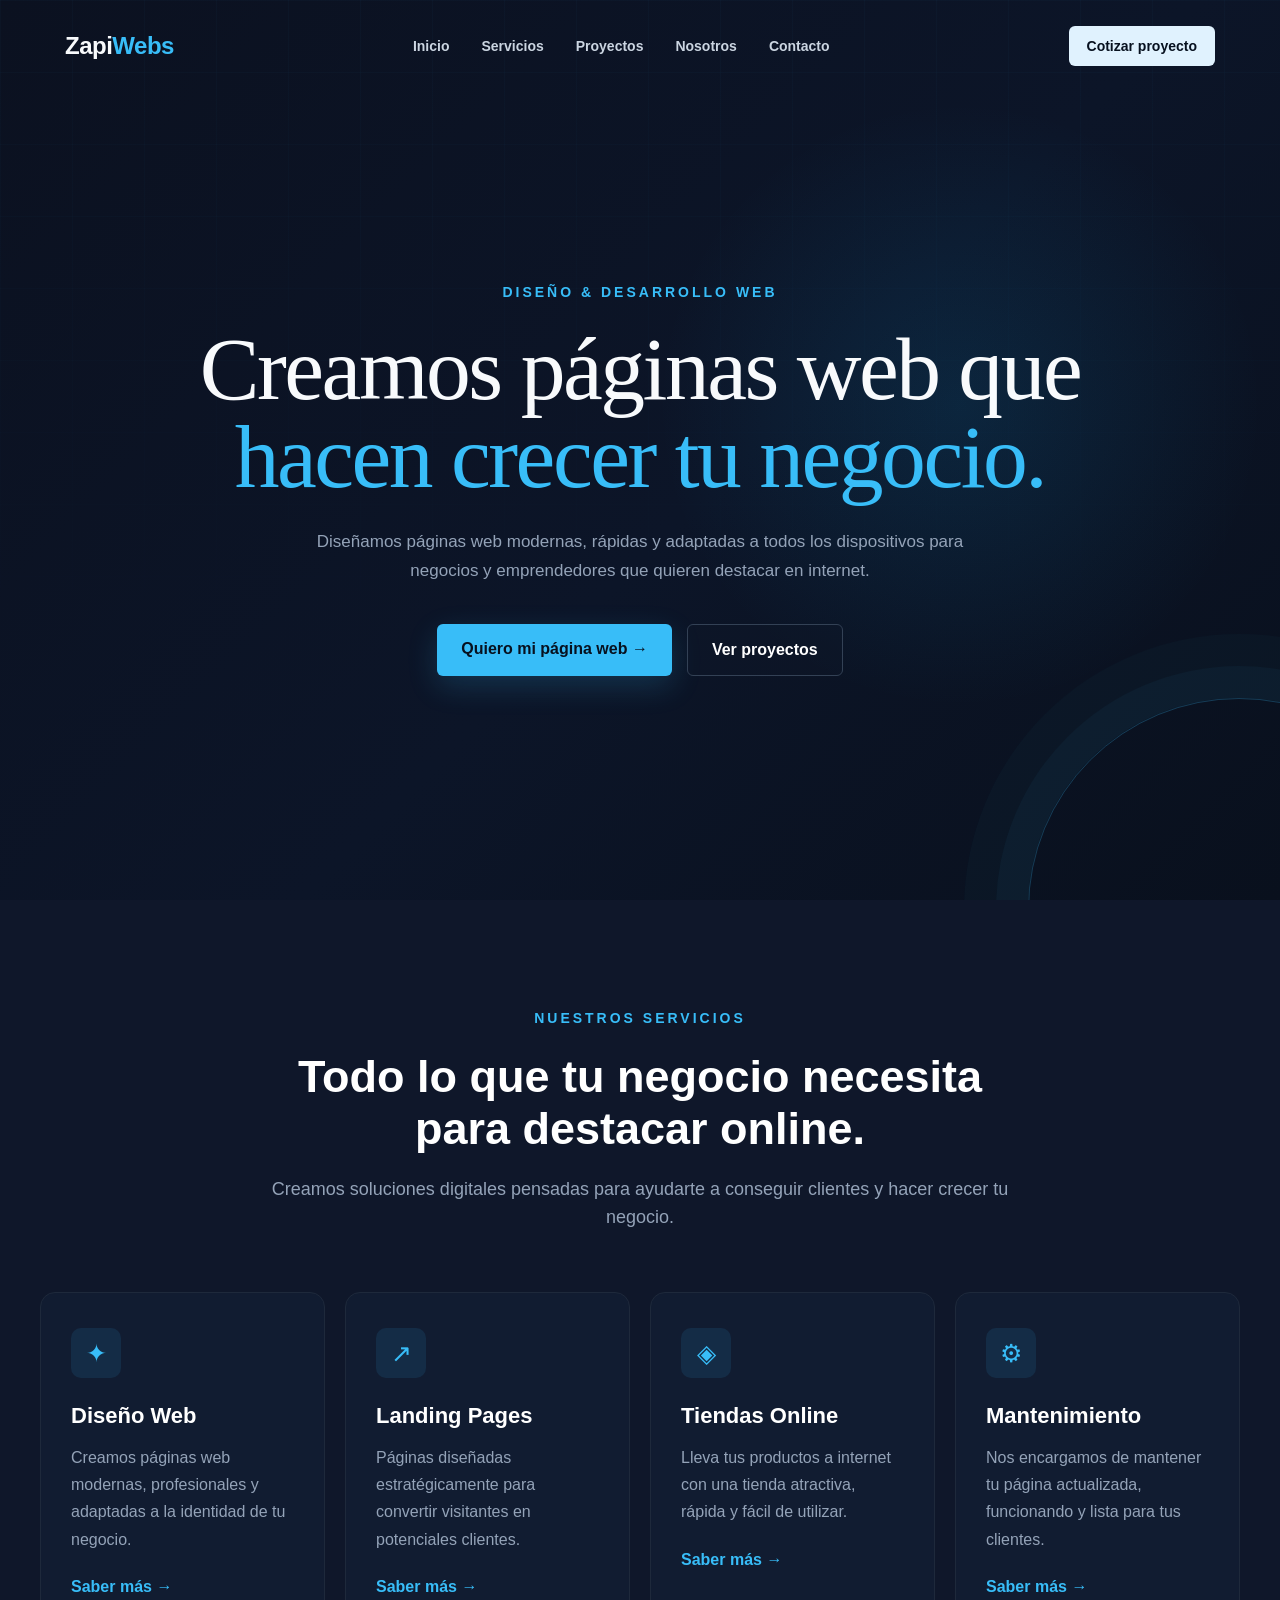
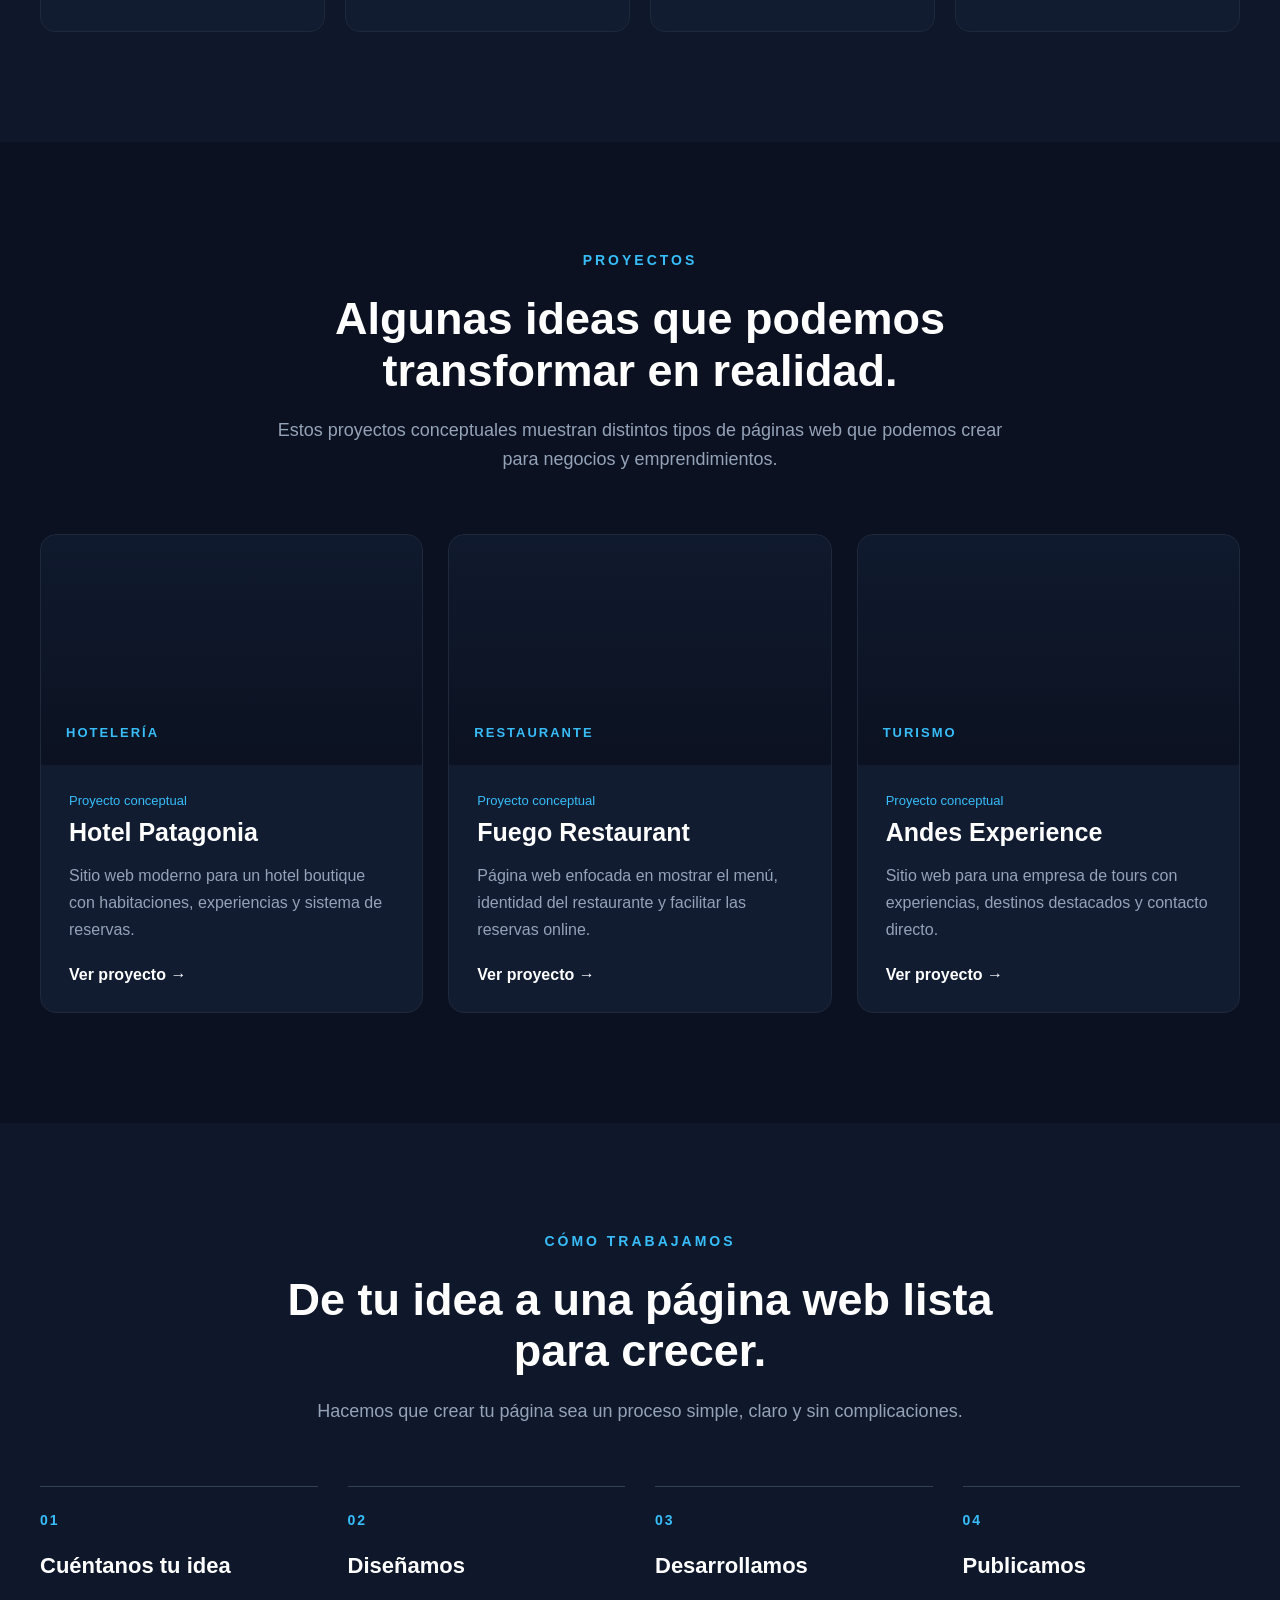
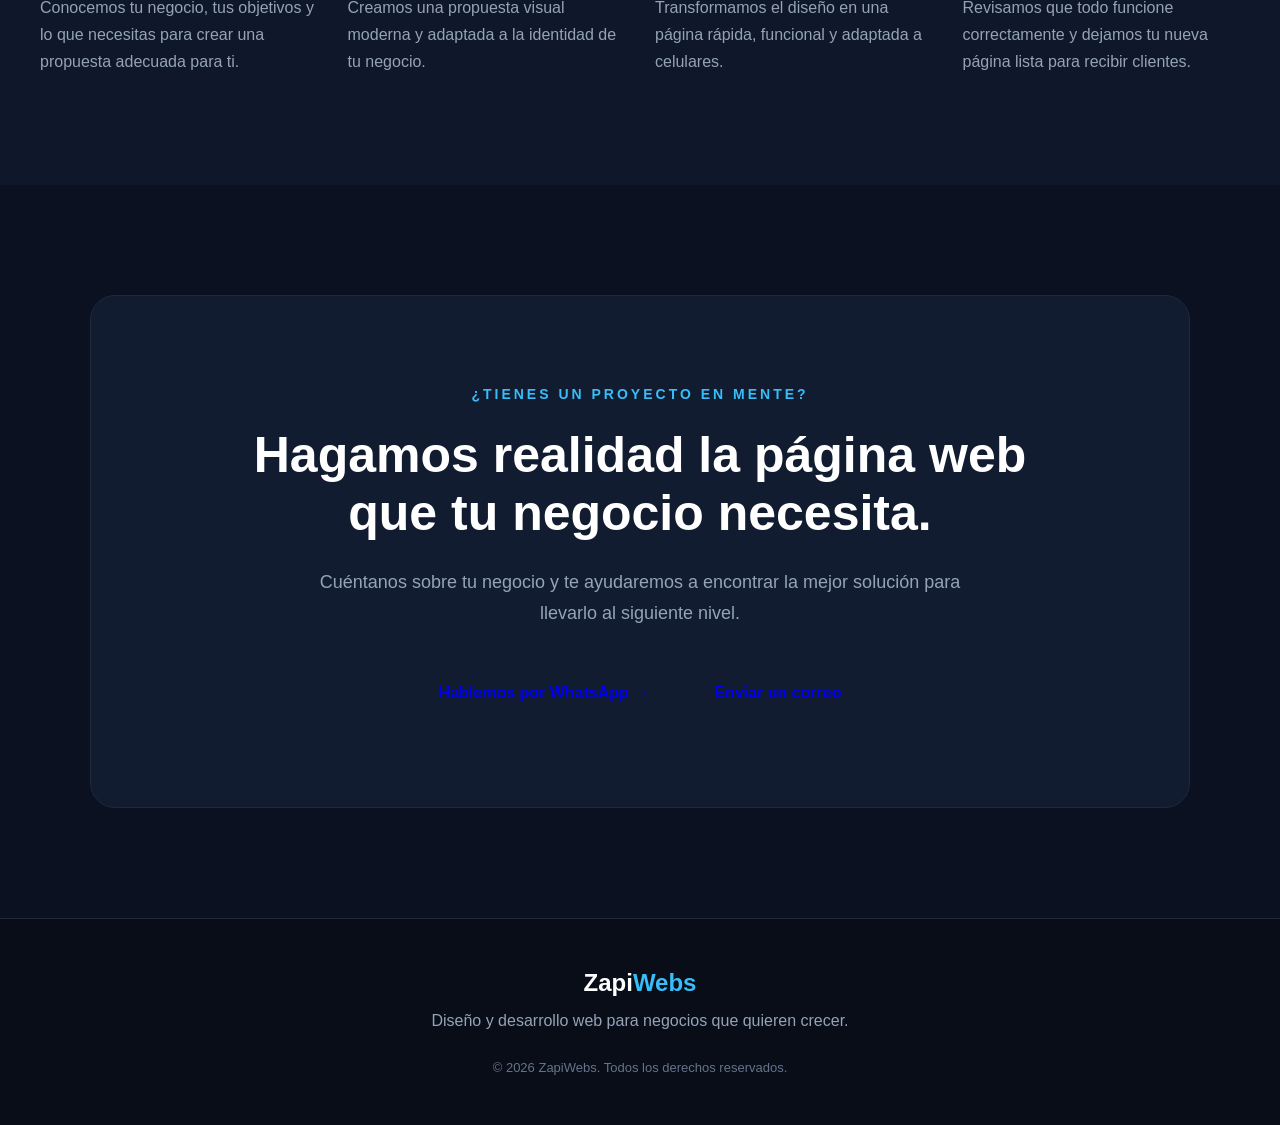
==== index.html @ 53961480 "Mejora diseño principal de ZapiWebs" ====
<!DOCTYPE html>
<html lang="es">

<head>
    <meta charset="UTF-8">
    <meta name="viewport" content="width=device-width, initial-scale=1.0">

   <title>ZapiWebs | Diseño y Desarrollo Web</title>

    <link rel="stylesheet" href="style.css">
</head>

<body>

    <!-- MENÚ DE NAVEGACIÓN -->

    <header>
        <nav class="navbar">

            <div class="logo">
                Zapi<span>Webs</span>
            </div>
            <button class="menu-toggle" aria-label="Abrir menú">
                <span></span>
                <span></span>
                <span></span>
            </button>
            <div class="nav-links">
                <a href="#">Inicio</a>
                <a href="#servicios">Servicios</a>
                <a href="#proyectos">Proyectos</a>
                <a href="#nosotros">Nosotros</a>
                <a href="#contacto">Contacto</a>
            </div>

            <a href="#contacto" class="nav-button">
                Cotizar proyecto
            </a>

        </nav>
    </header>


    <!-- PORTADA PRINCIPAL -->

    <main>

        <section class="hero">

            <div class="hero-content">

                <p class="mini-title">
                    DISEÑO & DESARROLLO WEB
                </p>
                <h1>
                    Creamos páginas web que
                    <span>hacen crecer tu negocio.</span>
                </h1>

                <p class="hero-description">
                    Diseñamos páginas web modernas, rápidas y adaptadas a todos los dispositivos
                    para negocios y emprendedores que quieren destacar en internet.
                </p>

                <div class="hero-buttons">

                    <a href="#contacto" class="primary-button">
                        Quiero mi página web →
                    </a>

                    <a href="#proyectos" class="secondary-button">
                        Ver proyectos
                    </a>

                </div>

            </div>

        </section>
<!-- SERVICIOS -->

<section class="services" id="servicios">

    <div class="section-header">

        <p class="mini-title">NUESTROS SERVICIOS</p>

        <h2>Todo lo que tu negocio necesita para destacar online.</h2>

        <p>
            Creamos soluciones digitales pensadas para ayudarte
            a conseguir clientes y hacer crecer tu negocio.
        </p>

    </div>

    <div class="services-grid">

        <div class="service-card">
            <div class="service-icon">✦</div>

            <h3>Diseño Web</h3>

            <p>
                Creamos páginas web modernas, profesionales y
                adaptadas a la identidad de tu negocio.
            </p>

            <a href="#contacto">Saber más →</a>
        </div>


        <div class="service-card">
            <div class="service-icon">↗</div>

            <h3>Landing Pages</h3>

            <p>
                Páginas diseñadas estratégicamente para convertir
                visitantes en potenciales clientes.
            </p>

            <a href="#contacto">Saber más →</a>
        </div>


        <div class="service-card">
            <div class="service-icon">◈</div>

            <h3>Tiendas Online</h3>

            <p>
                Lleva tus productos a internet con una tienda
                atractiva, rápida y fácil de utilizar.
            </p>

            <a href="#contacto">Saber más →</a>
        </div>


        <div class="service-card">
            <div class="service-icon">⚙</div>

            <h3>Mantenimiento</h3>

            <p>
                Nos encargamos de mantener tu página actualizada,
                funcionando y lista para tus clientes.
            </p>

            <a href="#contacto">Saber más →</a>
        </div>

    </div>

</section>
<!-- PROYECTOS -->

<section class="projects" id="proyectos">

    <div class="section-header">

        <p class="mini-title">PROYECTOS</p>

        <h2>Algunas ideas que podemos transformar en realidad.</h2>

        <p>
            Estos proyectos conceptuales muestran distintos tipos de páginas web
            que podemos crear para negocios y emprendimientos.
        </p>

    </div>

    <div class="projects-grid">

        <article class="project-card">
            <div class="project-image hotel-project">
                <span>HOTELERÍA</span>
            </div>

            <div class="project-info">
                <p class="project-label">Proyecto conceptual</p>
                <h3>Hotel Patagonia</h3>
                <p>
                    Sitio web moderno para un hotel boutique con habitaciones,
                    experiencias y sistema de reservas.
                </p>

                <a href="hotel-patagonia.html" target="_blank">Ver proyecto →</a>
            </div>
        </article>


        <article class="project-card">
            <div class="project-image restaurant-project">
                <span>RESTAURANTE</span>
            </div>

            <div class="project-info">
                <p class="project-label">Proyecto conceptual</p>
                <h3>Fuego Restaurant</h3>
                <p>
                    Página web enfocada en mostrar el menú, identidad del restaurante
                    y facilitar las reservas online.
                </p>

                <a href="fuego-restaurant.html" target="_blank">Ver proyecto →</a>
            </div>
        </article>


        <article class="project-card">
            <div class="project-image tourism-project">
                <span>TURISMO</span>
            </div>

            <div class="project-info">
                <p class="project-label">Proyecto conceptual</p>
                <h3>Andes Experience</h3>
                <p>
                    Sitio web para una empresa de tours con experiencias,
                    destinos destacados y contacto directo.
                </p>

                <a href="andes-experience.html" target="_blank">Ver proyecto →</a>
            </div>
        </article>

    </div>

</section>
<!-- PROCESO -->

<section class="process" id="nosotros">

    <div class="section-header">

        <p class="mini-title">CÓMO TRABAJAMOS</p>

        <h2>De tu idea a una página web lista para crecer.</h2>

        <p>
            Hacemos que crear tu página sea un proceso simple,
            claro y sin complicaciones.
        </p>

    </div>

    <div class="process-grid">

        <div class="process-step">
            <span class="step-number">01</span>
            <h3>Cuéntanos tu idea</h3>
            <p>
                Conocemos tu negocio, tus objetivos y lo que necesitas
                para crear una propuesta adecuada para ti.
            </p>
        </div>

        <div class="process-step">
            <span class="step-number">02</span>
            <h3>Diseñamos</h3>
            <p>
                Creamos una propuesta visual moderna y adaptada
                a la identidad de tu negocio.
            </p>
        </div>

        <div class="process-step">
            <span class="step-number">03</span>
            <h3>Desarrollamos</h3>
            <p>
                Transformamos el diseño en una página rápida,
                funcional y adaptada a celulares.
            </p>
        </div>

        <div class="process-step">
            <span class="step-number">04</span>
            <h3>Publicamos</h3>
            <p>
                Revisamos que todo funcione correctamente y dejamos
                tu nueva página lista para recibir clientes.
            </p>
        </div>

    </div>

</section>
<!-- CONTACTO -->

<section class="contact" id="contacto">

    <div class="contact-box">

        <p class="mini-title">¿TIENES UN PROYECTO EN MENTE?</p>

        <h2>
            Hagamos realidad la página web
            que tu negocio necesita.
        </h2>

        <p class="contact-description">
            Cuéntanos sobre tu negocio y te ayudaremos a encontrar
            la mejor solución para llevarlo al siguiente nivel.
        </p>

        <div class="contact-buttons">
<a href="https://wa.me/56944369382?text=Hola%2C%20vi%20la%20p%C3%A1gina%20de%20ZapiWebs%20y%20me%20gustar%C3%ADa%20cotizar%20una%20p%C3%A1gina%20web%20para%20mi%20negocio." class="primary-button" target="_blank">
    Hablemos por WhatsApp →
</a>

            <a href="mailto:contacto@zapiwebs.cl" class="secondary-button">
                Enviar un correo
            </a>

        </div>

    </div>

</section>
    </main>
    <!-- FOOTER -->

<footer>

    <div class="footer-content">

        <div class="footer-logo">
            Zapi<span>Webs</span>
        </div>

        <p>
            Diseño y desarrollo web para negocios que quieren crecer.
        </p>

        <p class="copyright">
            © 2026 ZapiWebs. Todos los derechos reservados.
        </p>

    </div>

</footer>
<script src="script.js"></script>
</body>

</html>
---- style.css ----
/* CONFIGURACIÓN GENERAL */

* {
    margin: 0;
    padding: 0;
    box-sizing: border-box;
}

html {
    scroll-behavior: smooth;
}

body {
    background: #0b1120;
    color: white;
    font-family: Arial, sans-serif;
}


/* NAVEGACIÓN */

header {
    width: 100%;
    position: absolute;
    top: 0;
    left: 0;
    z-index: 10;
}

.navbar {
    max-width: 1200px;
    margin: auto;

    display: flex;
    justify-content: space-between;
    align-items: center;

    padding: 26px 25px;
}

.logo {
    color: #f8fafc;
    font-size: 24px;
    font-weight: 800;
    letter-spacing: -0.5px;
}

.logo span {
    color: #38bdf8;
}

.nav-links {
    display: flex;
    gap: 32px;
}

.nav-links a {
    color: #cbd5e1;
    text-decoration: none;
    font-size: 14px;
    font-weight: 600;
    transition: color 0.25s ease;
}

.nav-links a:hover {
    color: white;
}

.nav-button {
    background: #e0f2fe;
    color: #07111f;

    padding: 12px 18px;
    border-radius: 6px;

    text-decoration: none;
    font-size: 14px;
    font-weight: 800;
    transition: background 0.25s ease, transform 0.25s ease;
}

.nav-button:hover {
    background: #38bdf8;
    transform: translateY(-2px);
}


/* HERO */

.hero {
    position: relative;
    overflow: hidden;
    min-height: 100vh;

    display: flex;
    justify-content: center;
    align-items: center;

    text-align: center;

    padding: 150px 25px 90px;
    background:
        radial-gradient(circle at 75% 45%, rgba(14, 165, 233, 0.12), transparent 28%),
        linear-gradient(135deg, #0b1120 0%, #0c1528 55%, #09101d 100%);
}

.hero::before {
    content: "";
    position: absolute;
    inset: 0;
    opacity: 0.35;
    background-image:
        linear-gradient(rgba(56, 189, 248, 0.08) 1px, transparent 1px),
        linear-gradient(90deg, rgba(56, 189, 248, 0.08) 1px, transparent 1px);
    background-size: 72px 72px;
    mask-image: linear-gradient(to bottom, black, transparent 80%);
    pointer-events: none;
}

.hero::after {
    content: "";
    position: absolute;
    width: 420px;
    height: 420px;
    right: -170px;
    bottom: -220px;
    border: 1px solid rgba(56, 189, 248, 0.25);
    border-radius: 50%;
    box-shadow: 0 0 0 32px rgba(56, 189, 248, 0.04), 0 0 0 64px rgba(56, 189, 248, 0.025);
    pointer-events: none;
}

.hero-content {
    position: relative;
    z-index: 1;
    max-width: 970px;
}

.mini-title {
    color: #38bdf8;
    font-size: 14px;
    font-weight: bold;
    letter-spacing: 3px;

    margin-bottom: 25px;
}

.hero h1 {
    max-width: 900px;
    margin: 0 auto 28px;
    color: #f8fafc;
    font-family: Georgia, "Times New Roman", serif;
    font-size: clamp(3.2rem, 7vw, 6.3rem);
    font-weight: 400;
    letter-spacing: -2.5px;
    line-height: 0.98;
}

.hero h1 span {
    display: block;
    color: #38bdf8;
}

.hero-description {
    max-width: 650px;
    margin: auto;

    color: #94a3b8;

    font-size: 17px;
    line-height: 1.7;
}


/* BOTONES */

.hero-buttons {
    margin-top: 38px;

    display: flex;
    justify-content: center;
    gap: 15px;
}

.primary-button,
.secondary-button {
    padding: 15px 25px;

    border-radius: 8px;

    text-decoration: none;
    font-weight: bold;
}

.hero .primary-button,
.hero .secondary-button {
    padding: 16px 24px;
    border-radius: 6px;
    transition: transform 0.25s ease, background 0.25s ease, border-color 0.25s ease;
}

.hero .primary-button {
    background: #38bdf8;
    color: #07111f;
    box-shadow: 0 10px 30px rgba(56, 189, 248, 0.18);
}

.hero .secondary-button {
    border: 1px solid #334155;
    color: white;
    background: rgba(15, 23, 42, 0.35);
}

.hero .primary-button:hover {
    transform: translateY(-2px);
    background: #7dd3fc;
}

.hero .secondary-button:hover {
    background: #1e293b;
    border-color: #38bdf8;
    transform: translateY(-2px);
}


/* CELULARES */

@media (max-width: 768px) {

    .nav-links {
        display: none;
    }

    .hero h1 {
        letter-spacing: -1.5px;
    }

    .hero-buttons {
        flex-direction: column;
    }

}/* =========================
   SERVICIOS
========================= */

.services {
    padding: 110px 25px;
    background: #0f172a;
}

.section-header {
    max-width: 750px;
    margin: 0 auto 60px;
    text-align: center;
}

.section-header h2 {
    font-size: 45px;
    line-height: 1.15;
    margin-bottom: 20px;
}

.section-header > p:last-child {
    color: #94a3b8;
    font-size: 18px;
    line-height: 1.6;
}

.services-grid {
    max-width: 1200px;
    margin: auto;

    display: grid;
    grid-template-columns: repeat(4, 1fr);
    gap: 20px;
}

.service-card {
    background: #111c31;
    border: 1px solid #1e293b;
    border-radius: 15px;

    padding: 35px 30px;

    transition: 0.3s ease;
}

.service-card:hover {
    transform: translateY(-8px);
    border-color: #38bdf8;
}

.service-icon {
    width: 50px;
    height: 50px;

    display: flex;
    align-items: center;
    justify-content: center;

    background: rgba(56, 189, 248, 0.1);
    color: #38bdf8;

    border-radius: 10px;

    font-size: 25px;

    margin-bottom: 25px;
}

.service-card h3 {
    font-size: 22px;
    margin-bottom: 15px;
}

.service-card p {
    color: #94a3b8;
    line-height: 1.7;
    margin-bottom: 25px;
}

.service-card a {
    color: #38bdf8;
    text-decoration: none;
    font-weight: bold;
}


/* TABLETS */

@media (max-width: 1000px) {

    .services-grid {
        grid-template-columns: repeat(2, 1fr);
    }

}


/* CELULARES */

@media (max-width: 600px) {

    .services-grid {
        grid-template-columns: 1fr;
    }

    .section-header h2 {
        font-size: 34px;
    }

}
/* =========================
   PROYECTOS
========================= */

.projects {
    padding: 110px 25px;
    background: #0b1120;
}

.projects-grid {
    max-width: 1200px;
    margin: auto;

    display: grid;
    grid-template-columns: repeat(3, 1fr);
    gap: 25px;
}

.project-card {
    background: #111c31;
    border: 1px solid #1e293b;
    border-radius: 16px;
    overflow: hidden;

    transition: 0.3s ease;
}

.project-card:hover {
    transform: translateY(-8px);
    border-color: #38bdf8;
}

.project-image {
    height: 230px;

    display: flex;
    align-items: flex-end;

    padding: 25px;

    background-size: cover;
    background-position: center;

    position: relative;
}

.project-image::before {
    content: "";
    position: absolute;
    inset: 0;

    background: linear-gradient(
        to top,
        rgba(11, 17, 32, 0.95),
        rgba(11, 17, 32, 0.15)
    );
}

.project-image span {
    position: relative;
    z-index: 1;

    font-size: 13px;
    letter-spacing: 2px;
    font-weight: bold;

    color: #38bdf8;
}

.hotel-project {
    background-image:
        linear-gradient(rgba(15, 23, 42, 0.15), rgba(15, 23, 42, 0.15)),
        url("https://images.unsplash.com/photo-1566073771259-6a8506099945?auto=format&fit=crop&w=1200&q=80");
}

.restaurant-project {
    background-image:
        linear-gradient(rgba(15, 23, 42, 0.15), rgba(15, 23, 42, 0.15)),
        url("https://images.unsplash.com/photo-1517248135467-4c7edcad34c4?auto=format&fit=crop&w=1200&q=80");
}

.tourism-project {
    background-image:
        linear-gradient(rgba(15, 23, 42, 0.15), rgba(15, 23, 42, 0.15)),
        url("https://images.unsplash.com/photo-1464822759023-fed622ff2c3b?auto=format&fit=crop&w=1200&q=80");
}

.project-info {
    padding: 28px;
}

.project-label {
    color: #38bdf8;
    font-size: 13px;
    margin-bottom: 10px;
}

.project-info h3 {
    font-size: 25px;
    margin-bottom: 15px;
}

.project-info > p:not(.project-label) {
    color: #94a3b8;
    line-height: 1.7;
    margin-bottom: 22px;
}

.project-info a {
    color: white;
    text-decoration: none;
    font-weight: bold;
}

.project-info a:hover {
    color: #38bdf8;
}


/* TABLETS */

@media (max-width: 900px) {

    .projects-grid {
        grid-template-columns: 1fr;
        max-width: 650px;
    }

}
/* =========================
   PROCESO
========================= */

.process {
    padding: 110px 25px;
    background: #0f172a;
}

.process-grid {
    max-width: 1200px;
    margin: auto;

    display: grid;
    grid-template-columns: repeat(4, 1fr);
    gap: 30px;
}

.process-step {
    position: relative;
    padding-top: 25px;

    border-top: 1px solid #334155;
}

.step-number {
    display: block;

    color: #38bdf8;
    font-size: 14px;
    font-weight: bold;
    letter-spacing: 2px;

    margin-bottom: 25px;
}

.process-step h3 {
    font-size: 22px;
    margin-bottom: 15px;
}

.process-step p {
    color: #94a3b8;
    line-height: 1.7;
}


/* TABLETS */

@media (max-width: 900px) {

    .process-grid {
        grid-template-columns: repeat(2, 1fr);
    }

}


/* CELULARES */

@media (max-width: 600px) {

    .process-grid {
        grid-template-columns: 1fr;
    }

}
/* =========================
   CONTACTO
========================= */

.contact {
    padding: 110px 25px;
    background: #0b1120;
}

.contact-box {
    max-width: 1100px;
    margin: auto;

    text-align: center;

    padding: 90px 40px;

    background: #111c31;

    border: 1px solid #1e293b;
    border-radius: 25px;
}

.contact-box h2 {
    max-width: 800px;
    margin: 0 auto 25px;

    font-size: 50px;
    line-height: 1.15;
}

.contact-description {
    max-width: 650px;
    margin: auto;

    color: #94a3b8;
    font-size: 18px;
    line-height: 1.7;
}

.contact-buttons {
    margin-top: 40px;

    display: flex;
    justify-content: center;
    gap: 15px;
}


/* =========================
   FOOTER
========================= */

footer {
    padding: 50px 25px;

    background: #080d18;
    border-top: 1px solid #1e293b;
}

.footer-content {
    max-width: 1200px;
    margin: auto;

    text-align: center;
}

.footer-logo {
    font-size: 24px;
    font-weight: bold;

    margin-bottom: 15px;
}

.footer-logo span {
    color: #38bdf8;
}

.footer-content > p {
    color: #94a3b8;
}

.copyright {
    margin-top: 30px;
    font-size: 13px;
    color: #64748b !important;
}


/* CELULARES */

@media (max-width: 600px) {

    .contact-box {
        padding: 60px 25px;
    }

    .contact-box h2 {
        font-size: 35px;
    }

    .contact-buttons {
        flex-direction: column;
    }

}
/* =========================
   ANIMACIONES
========================= */

.service-card,
.project-card,
.process-step {
    opacity: 0;
    transform: translateY(30px);

    transition:
        opacity 0.6s ease,
        transform 0.6s ease,
        border-color 0.3s ease;
}

.service-card.show,
.project-card.show,
.process-step.show {
    opacity: 1;
    transform: translateY(0);
}
/* =========================
   MENÚ MÓVIL
========================= */

.menu-toggle {
    display: none;

    background: transparent;
    border: 1px solid #334155;
    border-radius: 6px;

    width: 42px;
    height: 42px;
    padding: 10px;

    cursor: pointer;
}

.menu-toggle span {
    display: block;
    width: 20px;
    height: 2px;
    margin: 4px auto;
    background: #e0f2fe;
}

@media (max-width: 768px) {

    .navbar {
        position: relative;
    }

    .menu-toggle {
        display: block;
        order: 3;
    }

    .nav-button {
        display: none;
    }

    .nav-links {
        display: none;

        position: absolute;

        top: 82px;
        left: 25px;
        right: 25px;

        flex-direction: column;
        gap: 0;

        padding: 15px;

        background: rgba(17, 28, 49, 0.98);

        border: 1px solid #1e293b;
        border-radius: 12px;

        z-index: 1000;
    }

    .nav-links.active {
        display: flex;
    }

    .nav-links a {
        padding: 15px;
    }

    .hero {
        min-height: 760px;
        padding: 130px 22px 70px;
    }

    .hero h1 {
        font-size: clamp(2.9rem, 13vw, 4.6rem);
        line-height: 1;
    }

    .hero-description {
        font-size: 16px;
    }

    .hero-buttons {
        width: 100%;
        max-width: 360px;
        margin-right: auto;
        margin-left: auto;
    }

    .hero-buttons a {
        text-align: center;
    }

}
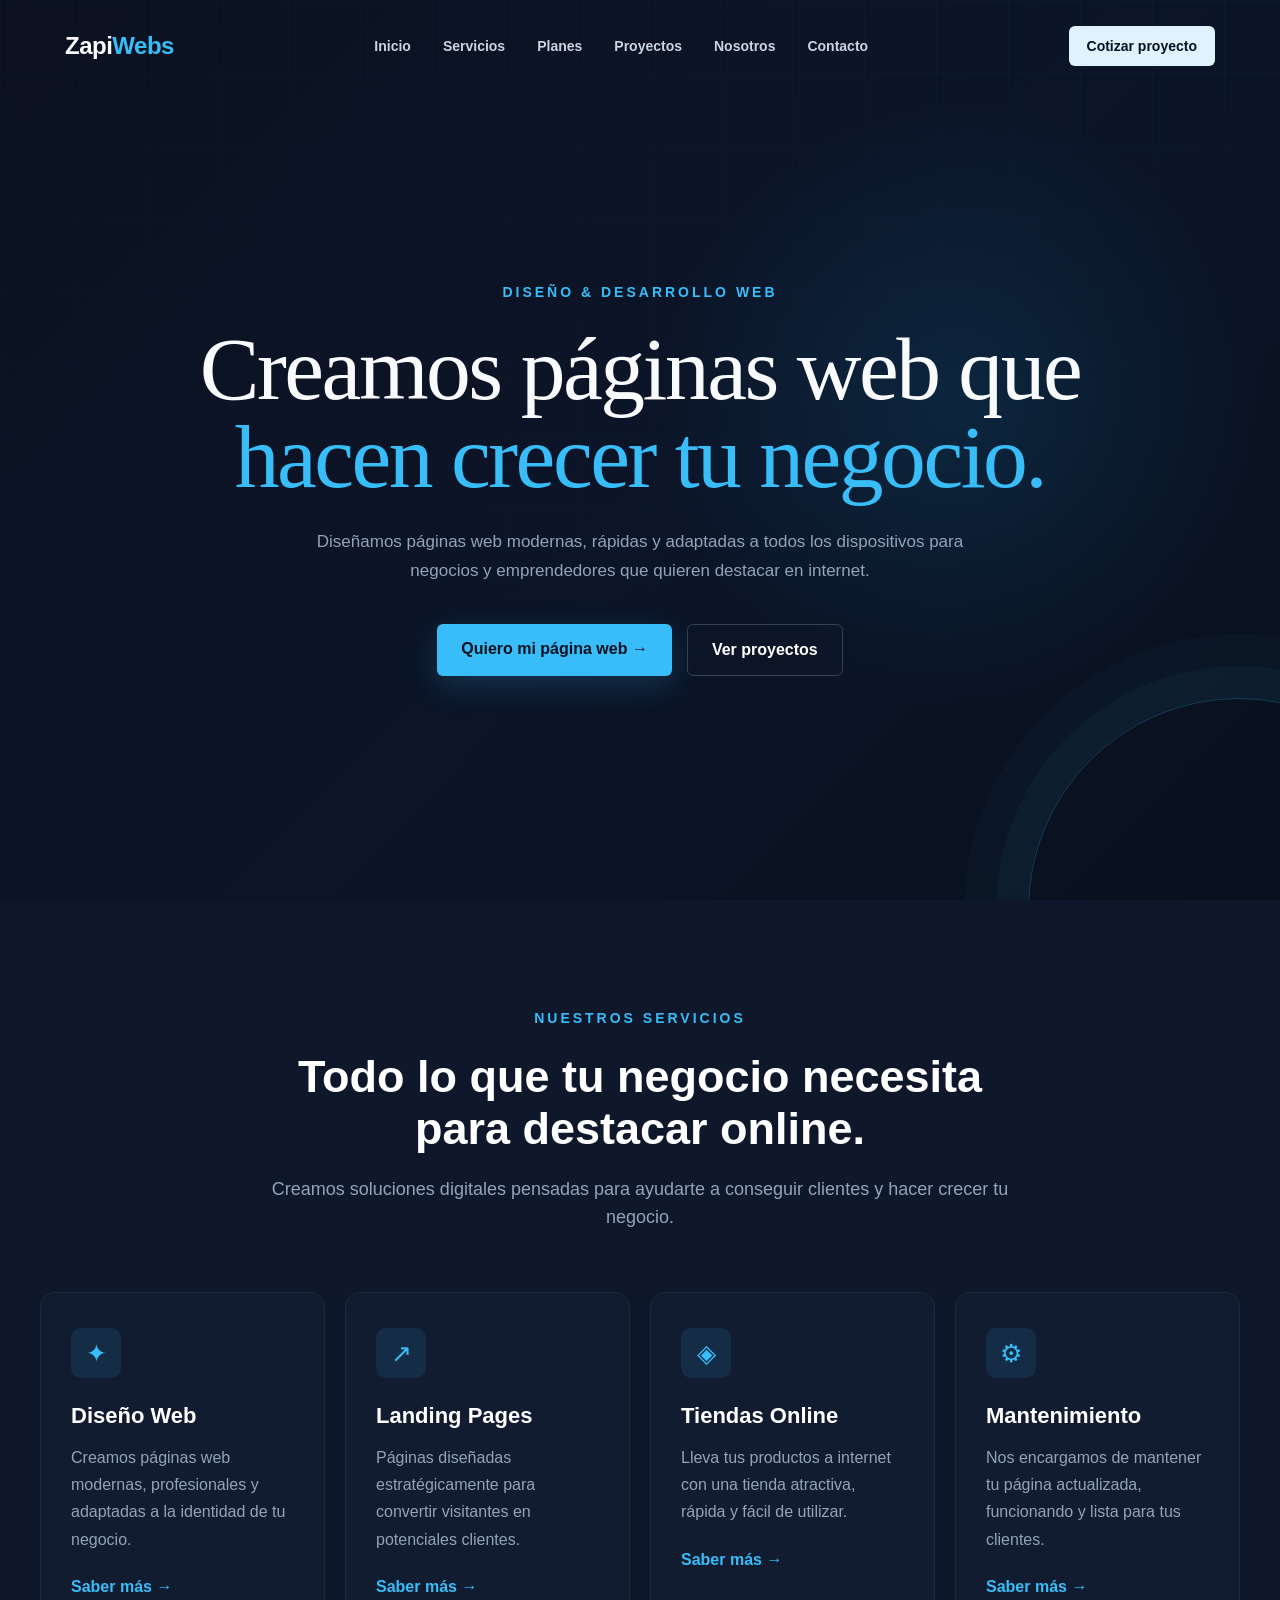
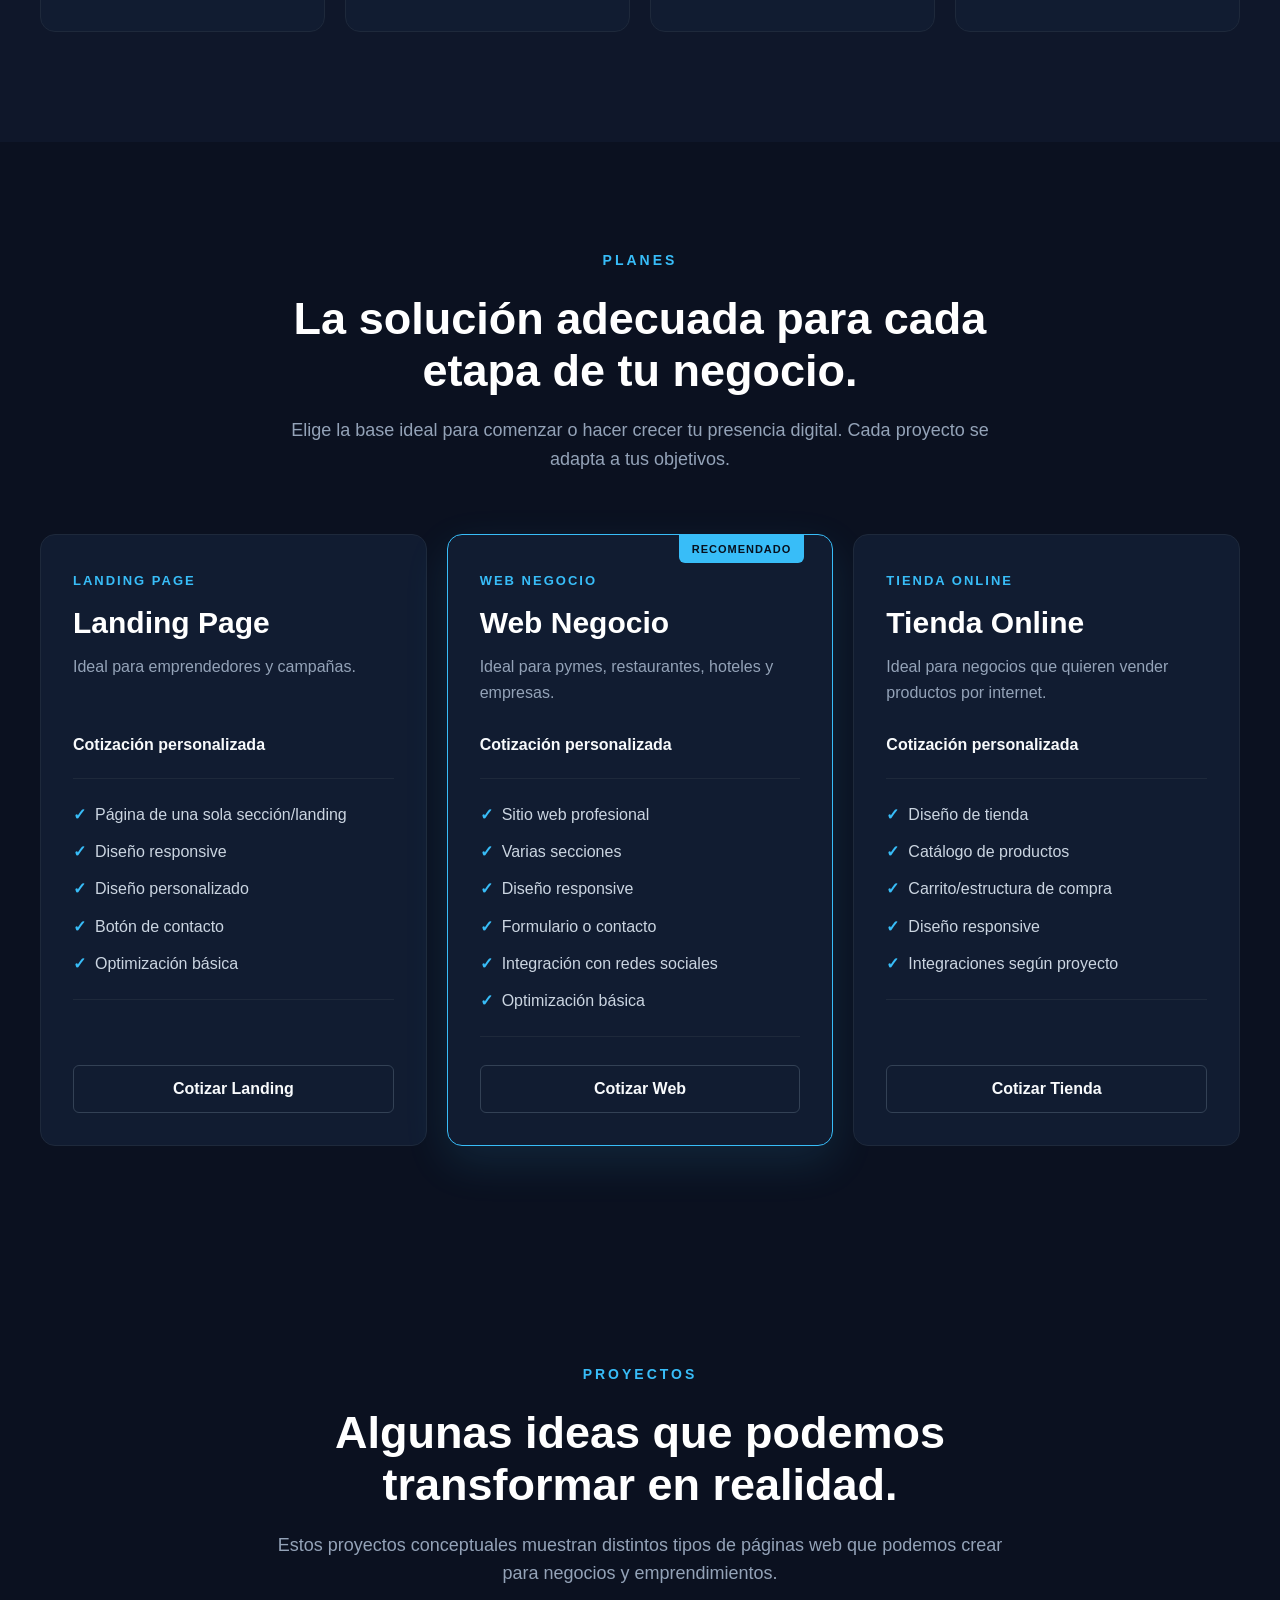
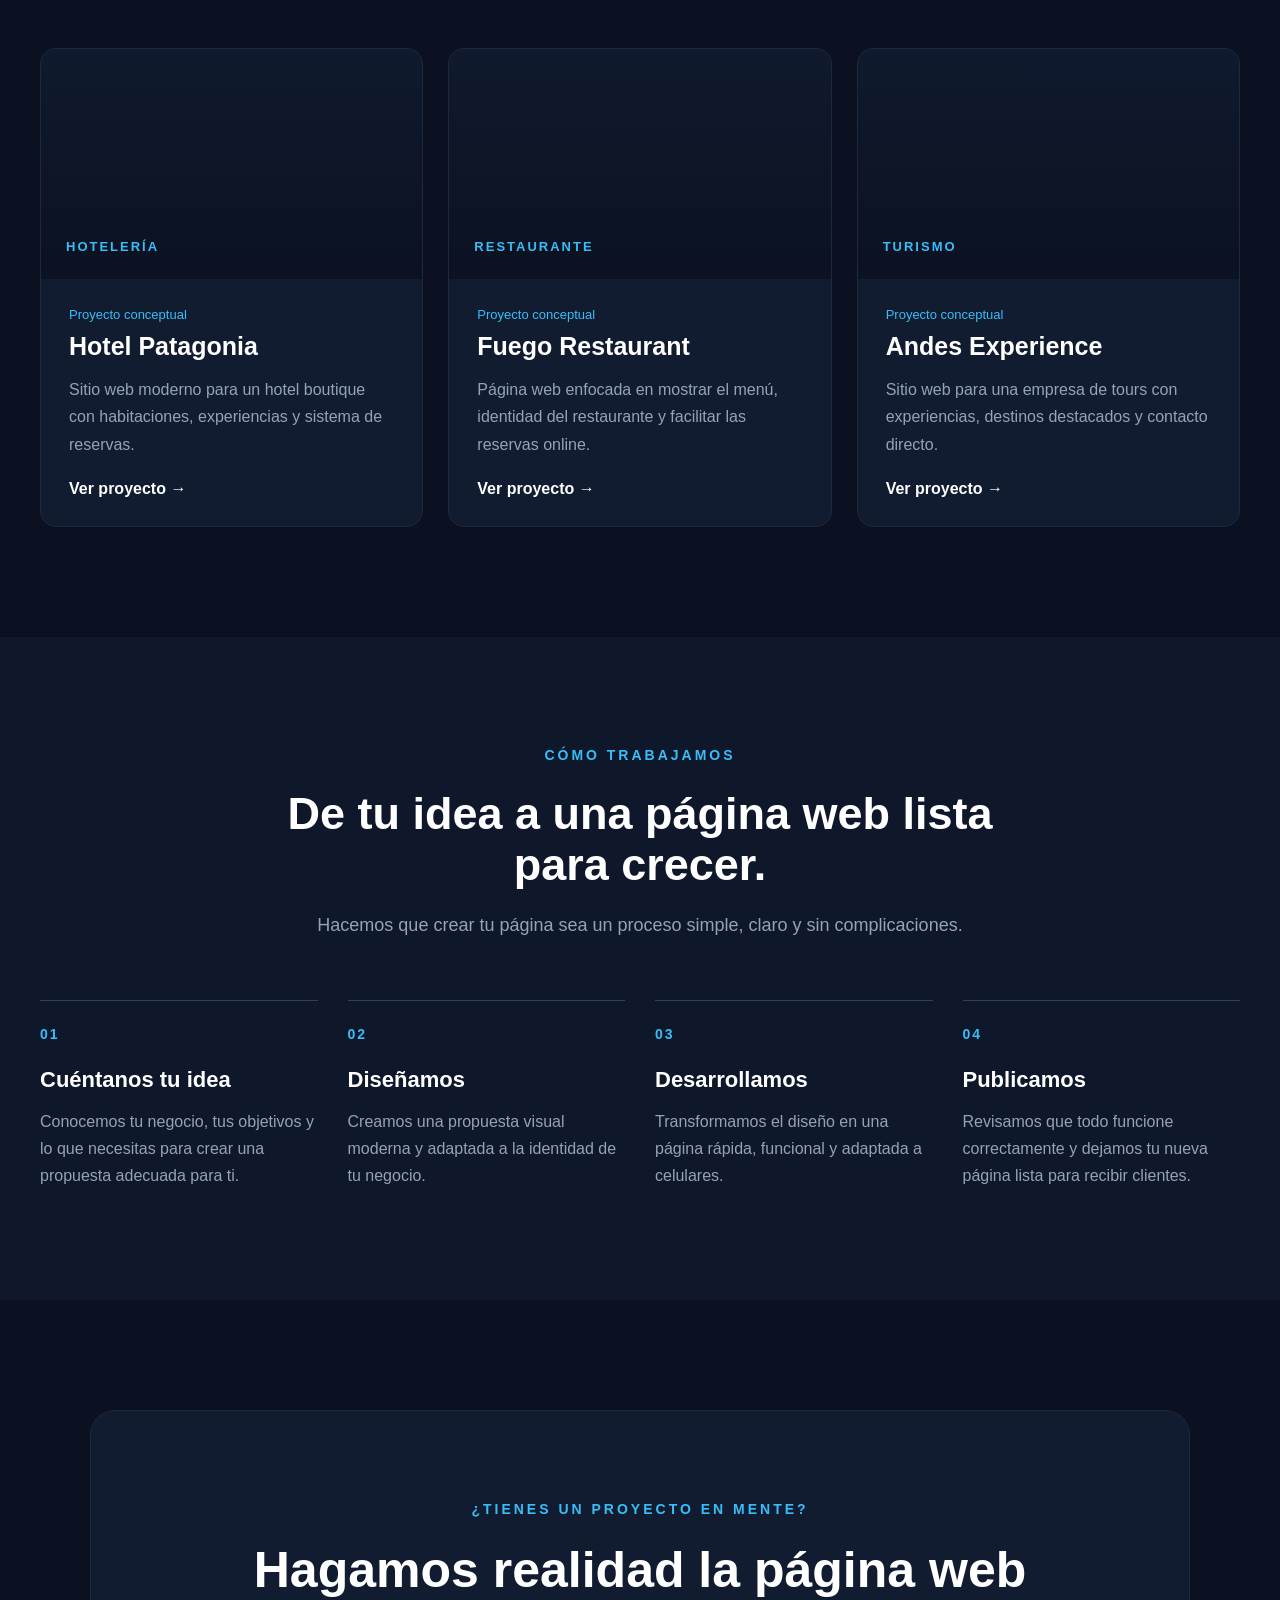
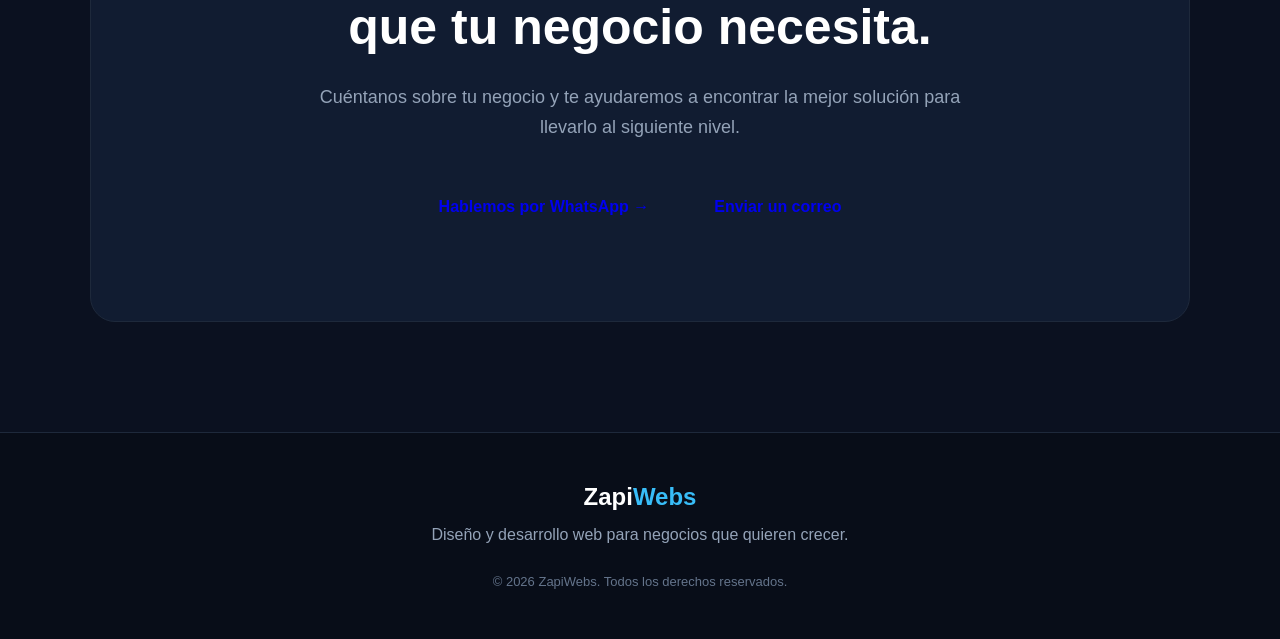
==== commit 2444d67f: "Agrega planes y precios a ZapiWebs" ====
--- a/index.html
+++ b/index.html
@@ -28,6 +28,7 @@
             <div class="nav-links">
                 <a href="#">Inicio</a>
                 <a href="#servicios">Servicios</a>
+                <a href="#planes">Planes</a>
                 <a href="#proyectos">Proyectos</a>
                 <a href="#nosotros">Nosotros</a>
                 <a href="#contacto">Contacto</a>
@@ -154,6 +155,105 @@
     </div>
 
 </section>
+<!-- PLANES -->
+
+<section class="plans" id="planes">
+
+    <div class="section-header">
+
+        <p class="mini-title">PLANES</p>
+
+        <h2>La solución adecuada para cada etapa de tu negocio.</h2>
+
+        <p>
+            Elige la base ideal para comenzar o hacer crecer tu presencia digital.
+            Cada proyecto se adapta a tus objetivos.
+        </p>
+
+    </div>
+
+    <div class="plans-grid">
+
+        <article class="plan-card">
+
+            <p class="plan-label">LANDING PAGE</p>
+
+            <h3>Landing Page</h3>
+
+            <p class="plan-description">
+                Ideal para emprendedores y campañas.
+            </p>
+
+            <p class="plan-price">Cotización personalizada</p>
+
+            <ul class="plan-features">
+                <li>Página de una sola sección/landing</li>
+                <li>Diseño responsive</li>
+                <li>Diseño personalizado</li>
+                <li>Botón de contacto</li>
+                <li>Optimización básica</li>
+            </ul>
+
+            <a href="#contacto" class="plan-button">Cotizar Landing</a>
+
+        </article>
+
+
+        <article class="plan-card featured-plan">
+
+            <span class="plan-badge">RECOMENDADO</span>
+
+            <p class="plan-label">WEB NEGOCIO</p>
+
+            <h3>Web Negocio</h3>
+
+            <p class="plan-description">
+                Ideal para pymes, restaurantes, hoteles y empresas.
+            </p>
+
+            <p class="plan-price">Cotización personalizada</p>
+
+            <ul class="plan-features">
+                <li>Sitio web profesional</li>
+                <li>Varias secciones</li>
+                <li>Diseño responsive</li>
+                <li>Formulario o contacto</li>
+                <li>Integración con redes sociales</li>
+                <li>Optimización básica</li>
+            </ul>
+
+            <a href="#contacto" class="plan-button">Cotizar Web</a>
+
+        </article>
+
+
+        <article class="plan-card">
+
+            <p class="plan-label">TIENDA ONLINE</p>
+
+            <h3>Tienda Online</h3>
+
+            <p class="plan-description">
+                Ideal para negocios que quieren vender productos por internet.
+            </p>
+
+            <p class="plan-price">Cotización personalizada</p>
+
+            <ul class="plan-features">
+                <li>Diseño de tienda</li>
+                <li>Catálogo de productos</li>
+                <li>Carrito/estructura de compra</li>
+                <li>Diseño responsive</li>
+                <li>Integraciones según proyecto</li>
+            </ul>
+
+            <a href="#contacto" class="plan-button">Cotizar Tienda</a>
+
+        </article>
+
+    </div>
+
+</section>
 <!-- PROYECTOS -->
 
 <section class="projects" id="proyectos">
--- a/style.css
+++ b/style.css
@@ -351,6 +351,150 @@
 
 }
 /* =========================
+   PLANES
+========================= */
+
+.plans {
+    padding: 110px 25px;
+    background: #0b1120;
+}
+
+.plans-grid {
+    max-width: 1200px;
+    margin: auto;
+
+    display: grid;
+    grid-template-columns: repeat(3, 1fr);
+    gap: 20px;
+    align-items: stretch;
+}
+
+.plan-card {
+    position: relative;
+    display: flex;
+    flex-direction: column;
+
+    padding: 38px 32px 32px;
+
+    background: #111c31;
+    border: 1px solid #1e293b;
+    border-radius: 15px;
+
+    transition: transform 0.3s ease, border-color 0.3s ease;
+}
+
+.plan-card:hover {
+    transform: translateY(-8px);
+    border-color: #38bdf8;
+}
+
+.featured-plan {
+    border-color: #38bdf8;
+    box-shadow: 0 16px 45px rgba(56, 189, 248, 0.12);
+}
+
+.plan-badge {
+    position: absolute;
+    top: 0;
+    right: 28px;
+
+    padding: 8px 13px;
+
+    background: #38bdf8;
+    color: #07111f;
+    border-radius: 0 0 6px 6px;
+
+    font-size: 11px;
+    font-weight: bold;
+    letter-spacing: 1px;
+}
+
+.plan-label {
+    color: #38bdf8;
+    font-size: 13px;
+    font-weight: bold;
+    letter-spacing: 2px;
+    margin-bottom: 18px;
+}
+
+.plan-card h3 {
+    font-size: 30px;
+    margin-bottom: 14px;
+}
+
+.plan-description {
+    min-height: 54px;
+    color: #94a3b8;
+    line-height: 1.6;
+}
+
+.plan-price {
+    margin: 28px 0 24px;
+    color: #f8fafc;
+    font-size: 16px;
+    font-weight: bold;
+}
+
+.plan-features {
+    display: grid;
+    gap: 14px;
+
+    padding: 24px 0;
+    margin: 0 0 28px;
+    border-top: 1px solid #1e293b;
+    border-bottom: 1px solid #1e293b;
+
+    list-style: none;
+    color: #cbd5e1;
+    line-height: 1.45;
+}
+
+.plan-features li {
+    position: relative;
+    padding-left: 22px;
+}
+
+.plan-features li::before {
+    content: "✓";
+    position: absolute;
+    left: 0;
+    color: #38bdf8;
+    font-weight: bold;
+}
+
+.plan-button {
+    display: block;
+    margin-top: auto;
+    padding: 14px 20px;
+
+    border: 1px solid #334155;
+    border-radius: 6px;
+
+    color: #f8fafc;
+    text-align: center;
+    text-decoration: none;
+    font-weight: bold;
+
+    transition: background 0.25s ease, border-color 0.25s ease, transform 0.25s ease;
+}
+
+.plan-button:hover {
+    background: #38bdf8;
+    border-color: #38bdf8;
+    color: #07111f;
+    transform: translateY(-2px);
+}
+
+@media (max-width: 900px) {
+
+    .plans-grid {
+        grid-template-columns: 1fr;
+        max-width: 650px;
+    }
+
+}
+
+/* =========================
    PROYECTOS
 ========================= */
 
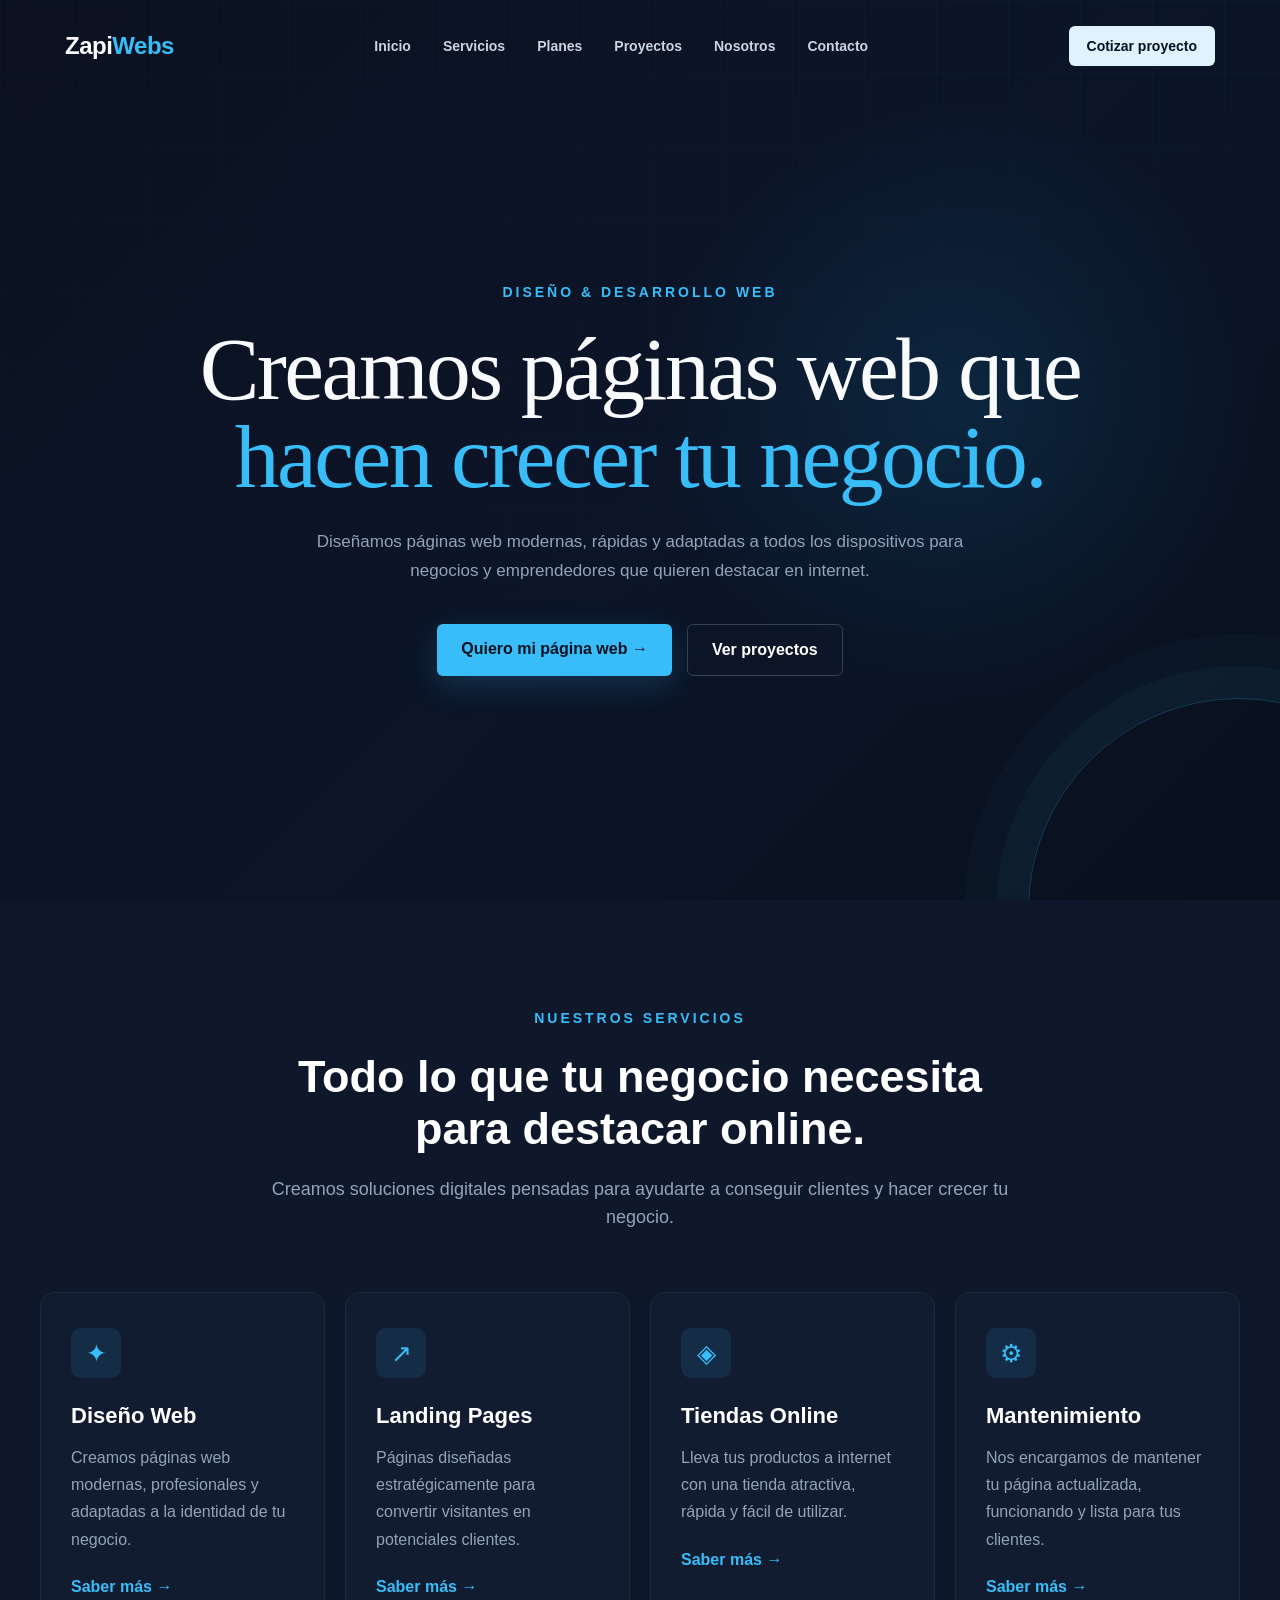
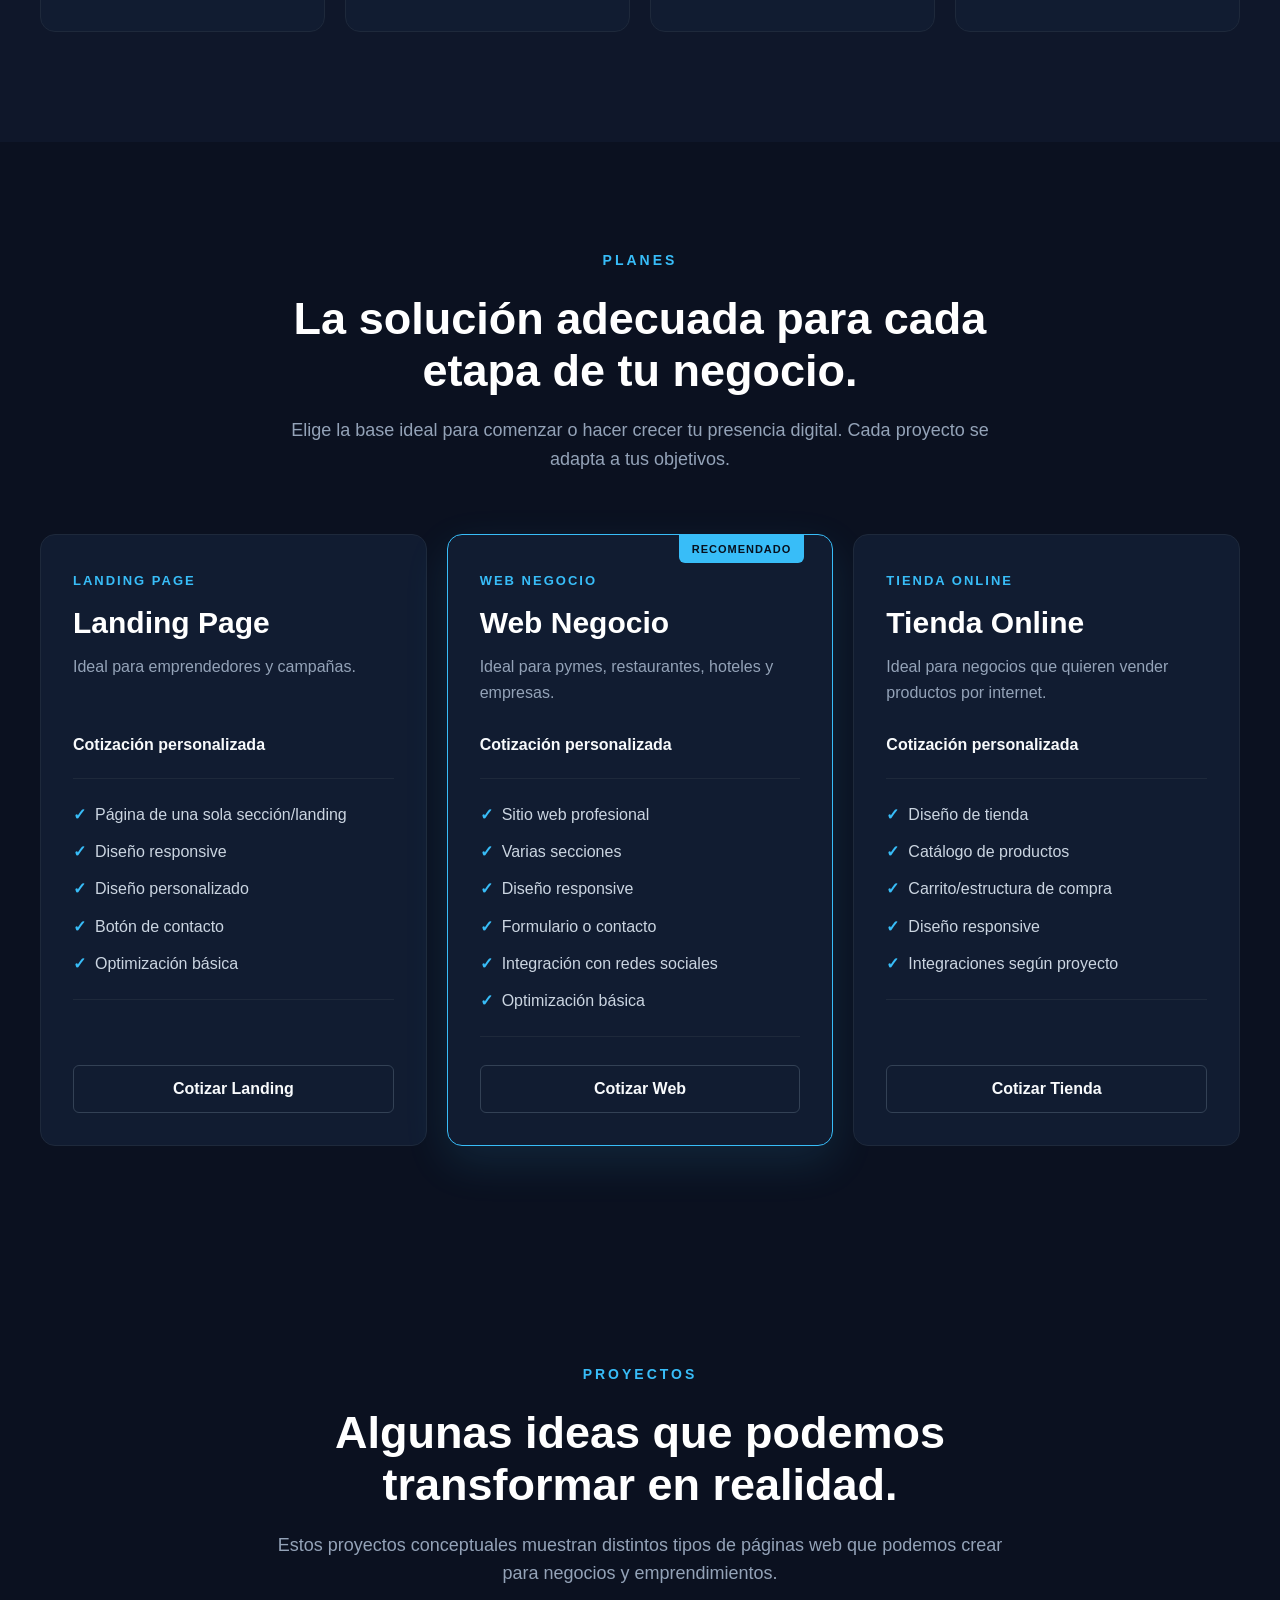
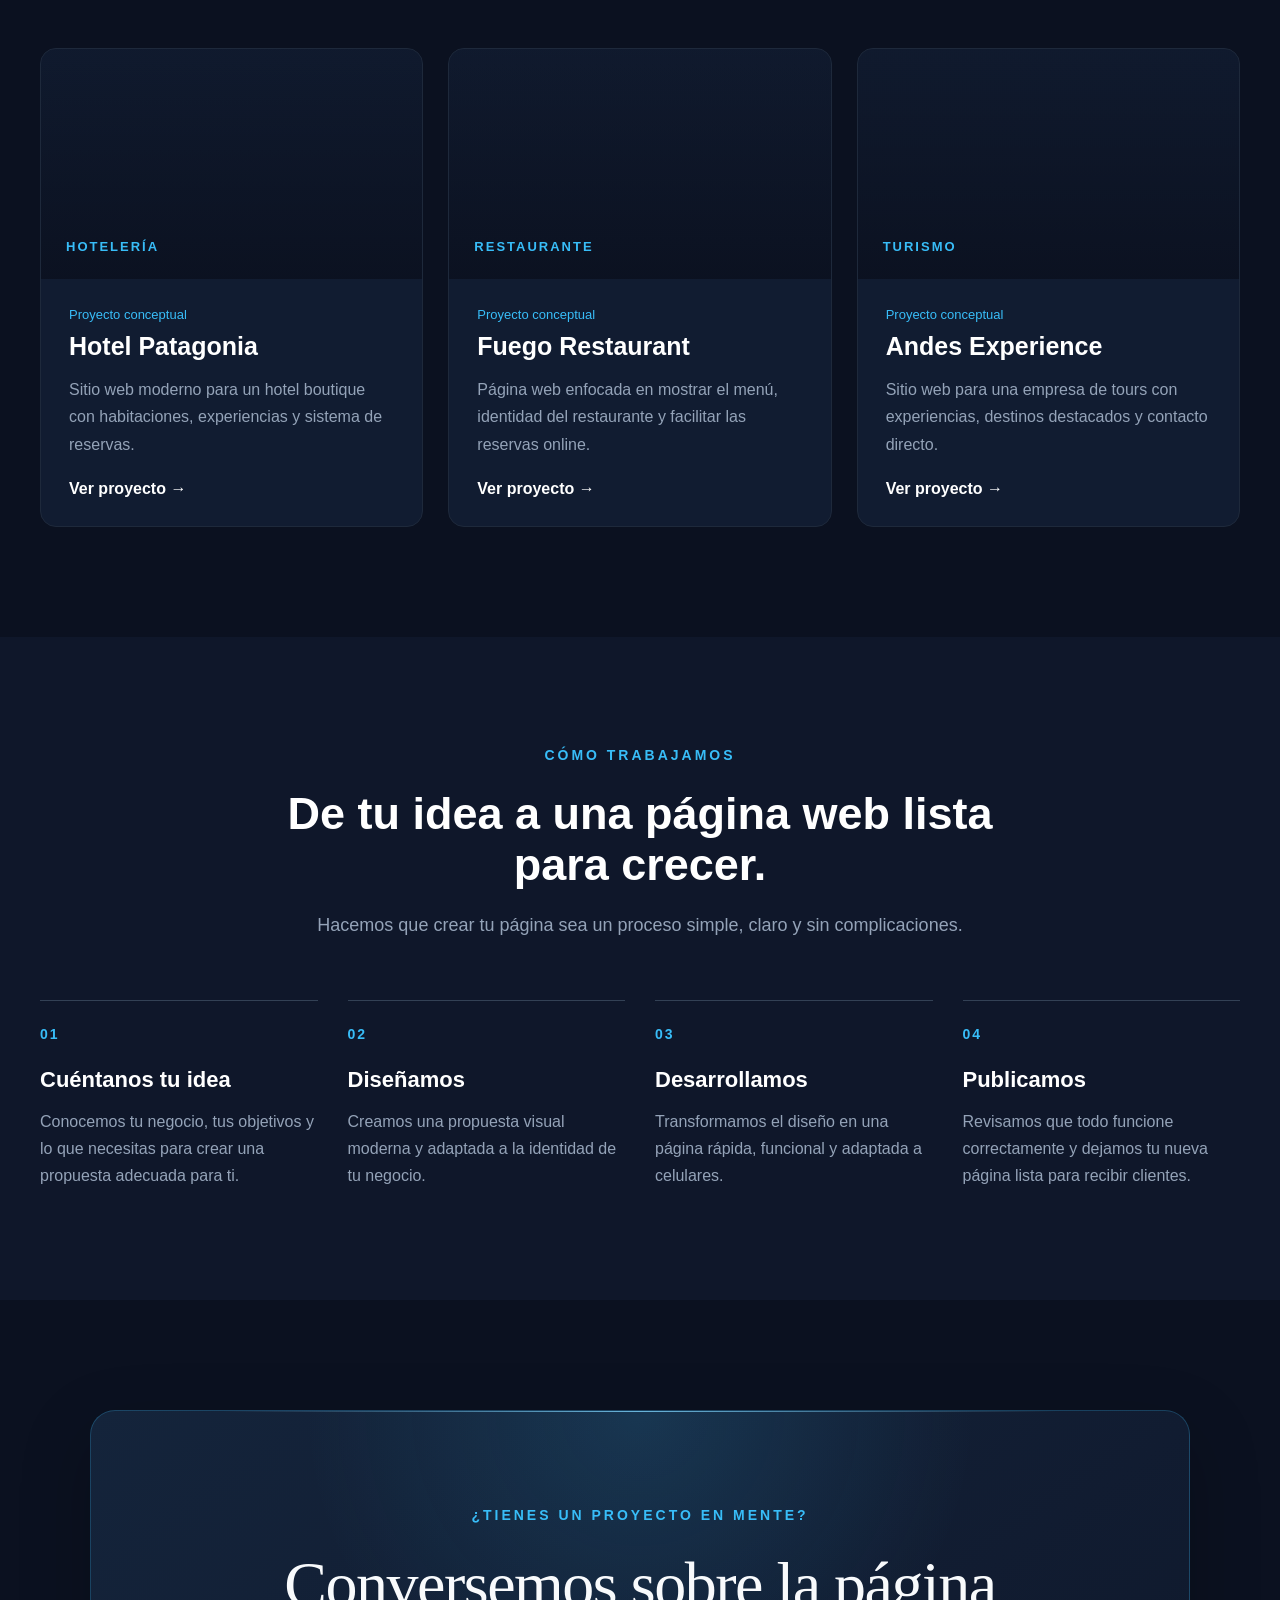
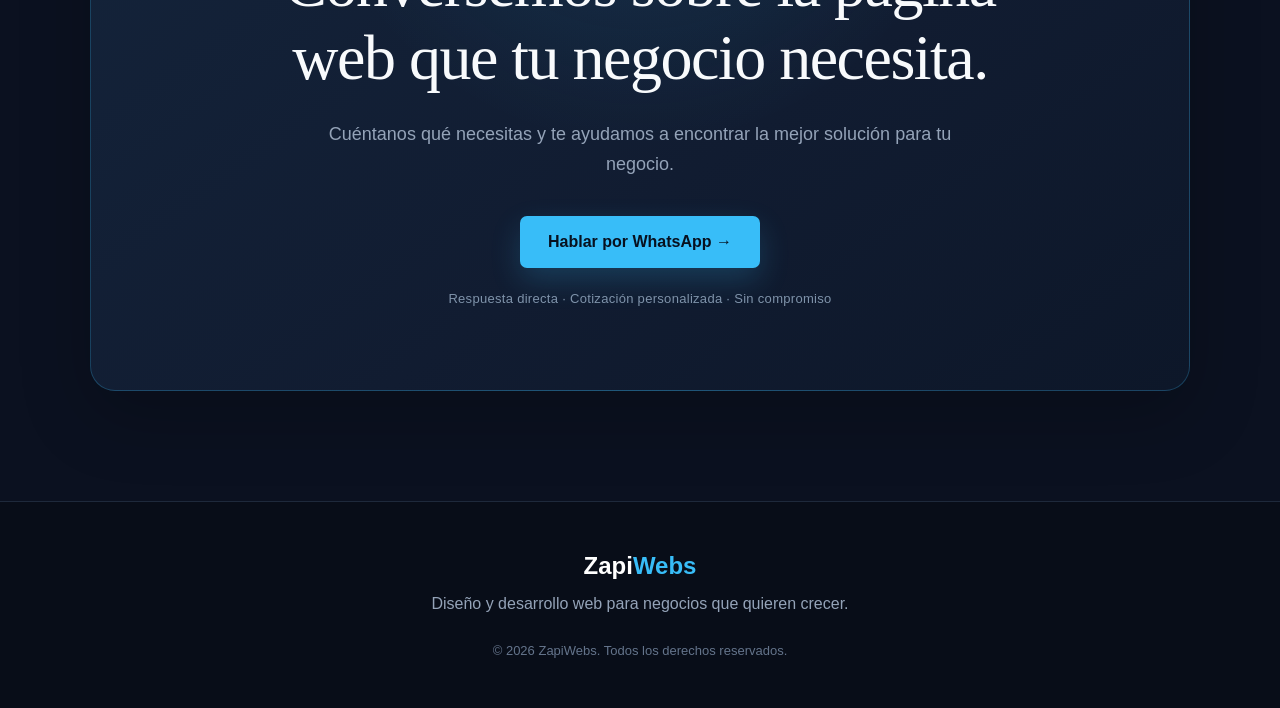
==== commit 70c3788f: "Mejora seccion de contacto" ====
--- a/index.html
+++ b/index.html
@@ -194,7 +194,7 @@
                 <li>Optimización básica</li>
             </ul>
 
-            <a href="#contacto" class="plan-button">Cotizar Landing</a>
+            <a href="https://wa.me/56944369382?text=Hola%2C%20vi%20ZapiWebs%20y%20me%20interesa%20cotizar%20una%20Landing%20Page%20para%20mi%20negocio." class="plan-button" target="_blank">Cotizar Landing</a>
 
         </article>
 
@@ -222,7 +222,7 @@
                 <li>Optimización básica</li>
             </ul>
 
-            <a href="#contacto" class="plan-button">Cotizar Web</a>
+            <a href="https://wa.me/56944369382?text=Hola%2C%20vi%20ZapiWebs%20y%20me%20interesa%20cotizar%20una%20p%C3%A1gina%20web%20para%20mi%20negocio." class="plan-button" target="_blank">Cotizar Web</a>
 
         </article>
 
@@ -247,7 +247,7 @@
                 <li>Integraciones según proyecto</li>
             </ul>
 
-            <a href="#contacto" class="plan-button">Cotizar Tienda</a>
+            <a href="https://wa.me/56944369382?text=Hola%2C%20vi%20ZapiWebs%20y%20me%20interesa%20cotizar%20una%20tienda%20online%20para%20mi%20negocio." class="plan-button" target="_blank">Cotizar Tienda</a>
 
         </article>
 
@@ -396,25 +396,25 @@
         <p class="mini-title">¿TIENES UN PROYECTO EN MENTE?</p>
 
         <h2>
-            Hagamos realidad la página web
+            Conversemos sobre la página web
             que tu negocio necesita.
         </h2>
 
         <p class="contact-description">
-            Cuéntanos sobre tu negocio y te ayudaremos a encontrar
-            la mejor solución para llevarlo al siguiente nivel.
+            Cuéntanos qué necesitas y te ayudamos a encontrar la mejor
+            solución para tu negocio.
         </p>
 
         <div class="contact-buttons">
-<a href="https://wa.me/56944369382?text=Hola%2C%20vi%20la%20p%C3%A1gina%20de%20ZapiWebs%20y%20me%20gustar%C3%ADa%20cotizar%20una%20p%C3%A1gina%20web%20para%20mi%20negocio." class="primary-button" target="_blank">
-    Hablemos por WhatsApp →
-</a>
-
-            <a href="mailto:contacto@zapiwebs.cl" class="secondary-button">
-                Enviar un correo
+            <a href="https://wa.me/56944369382?text=Hola%2C%20vi%20la%20p%C3%A1gina%20de%20ZapiWebs%20y%20me%20gustar%C3%ADa%20cotizar%20una%20p%C3%A1gina%20web%20para%20mi%20negocio." class="primary-button" target="_blank">
+                Hablar por WhatsApp →
             </a>
 
         </div>
+
+        <p class="contact-trust">
+            Respuesta directa · Cotización personalizada · Sin compromiso
+        </p>
 
     </div>
 
--- a/style.css
+++ b/style.css
@@ -700,24 +700,48 @@
 }
 
 .contact-box {
+    position: relative;
+    overflow: hidden;
     max-width: 1100px;
     margin: auto;
 
     text-align: center;
 
-    padding: 90px 40px;
-
-    background: #111c31;
-
-    border: 1px solid #1e293b;
+    padding: 96px 40px 84px;
+
+    background:
+        radial-gradient(circle at 50% 0%, rgba(56, 189, 248, 0.14), transparent 42%),
+        linear-gradient(145deg, #14243b 0%, #111c31 58%, #0d1729 100%);
+
+    border: 1px solid rgba(56, 189, 248, 0.25);
     border-radius: 25px;
+    box-shadow: 0 24px 70px rgba(0, 0, 0, 0.22);
+}
+
+.contact-box::before {
+    content: "";
+    position: absolute;
+    top: 0;
+    left: 12%;
+    right: 12%;
+    height: 1px;
+    background: linear-gradient(90deg, transparent, rgba(125, 211, 252, 0.8), transparent);
+}
+
+.contact-box > * {
+    position: relative;
+    z-index: 1;
 }
 
 .contact-box h2 {
     max-width: 800px;
-    margin: 0 auto 25px;
-
-    font-size: 50px;
+    margin: 0 auto 24px;
+
+    color: #f8fafc;
+    font-family: Georgia, "Times New Roman", serif;
+    font-size: clamp(2.6rem, 5vw, 4.3rem);
+    font-weight: 400;
+    letter-spacing: -1.5px;
     line-height: 1.15;
 }
 
@@ -731,11 +755,35 @@
 }
 
 .contact-buttons {
-    margin-top: 40px;
+    margin-top: 36px;
 
     display: flex;
     justify-content: center;
     gap: 15px;
+}
+
+.contact-buttons .primary-button {
+    padding: 17px 28px;
+    border-radius: 7px;
+    background: #38bdf8;
+    color: #07111f;
+    box-shadow: 0 12px 30px rgba(56, 189, 248, 0.2);
+    text-decoration: none;
+    font-weight: bold;
+    transition: background 0.25s ease, transform 0.25s ease, box-shadow 0.25s ease;
+}
+
+.contact-buttons .primary-button:hover {
+    background: #7dd3fc;
+    box-shadow: 0 16px 34px rgba(56, 189, 248, 0.28);
+    transform: translateY(-2px);
+}
+
+.contact-trust {
+    margin-top: 23px;
+    color: #7f93aa;
+    font-size: 13px;
+    letter-spacing: 0.3px;
 }
 
 
@@ -789,10 +837,22 @@
 
     .contact-box h2 {
         font-size: 35px;
+        letter-spacing: -0.8px;
     }
 
     .contact-buttons {
         flex-direction: column;
+    }
+
+    .contact-buttons .primary-button {
+        width: 100%;
+    }
+
+    .contact-trust {
+        max-width: 230px;
+        margin-right: auto;
+        margin-left: auto;
+        line-height: 1.7;
     }
 
 }
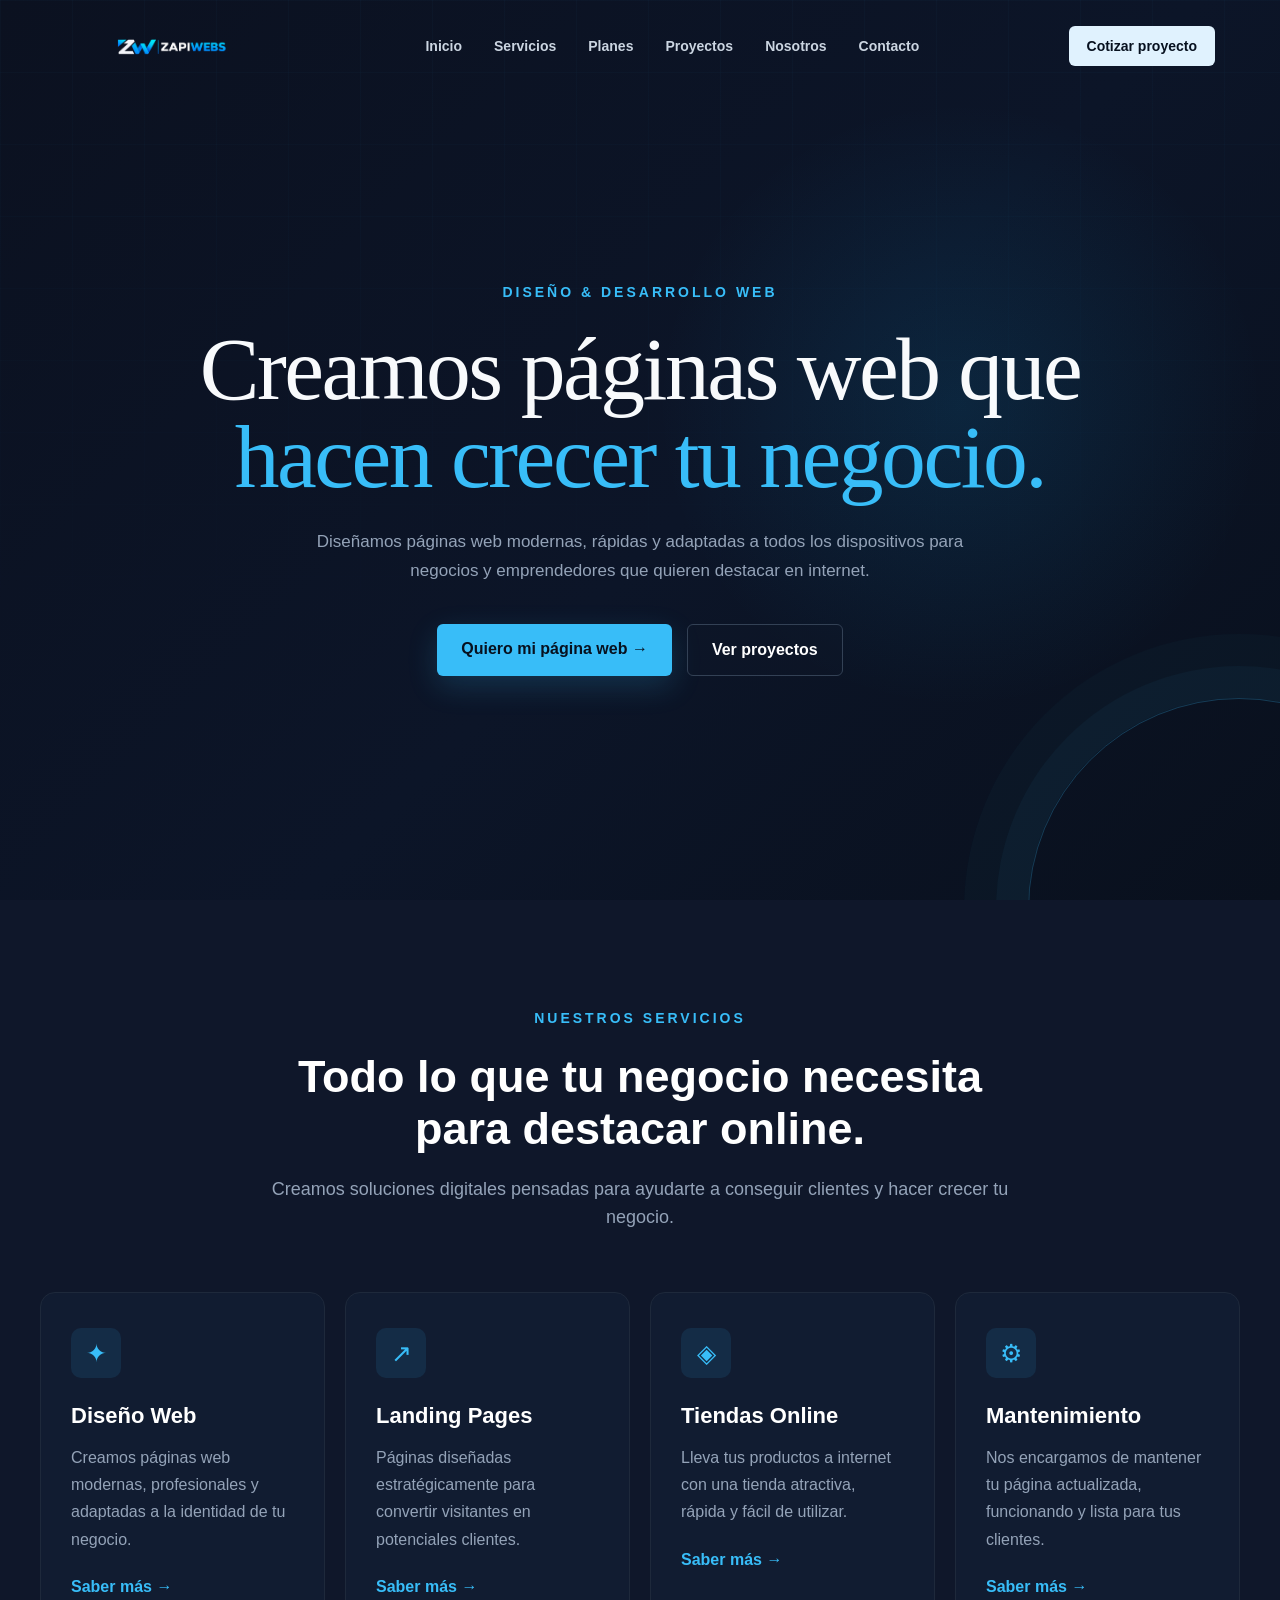
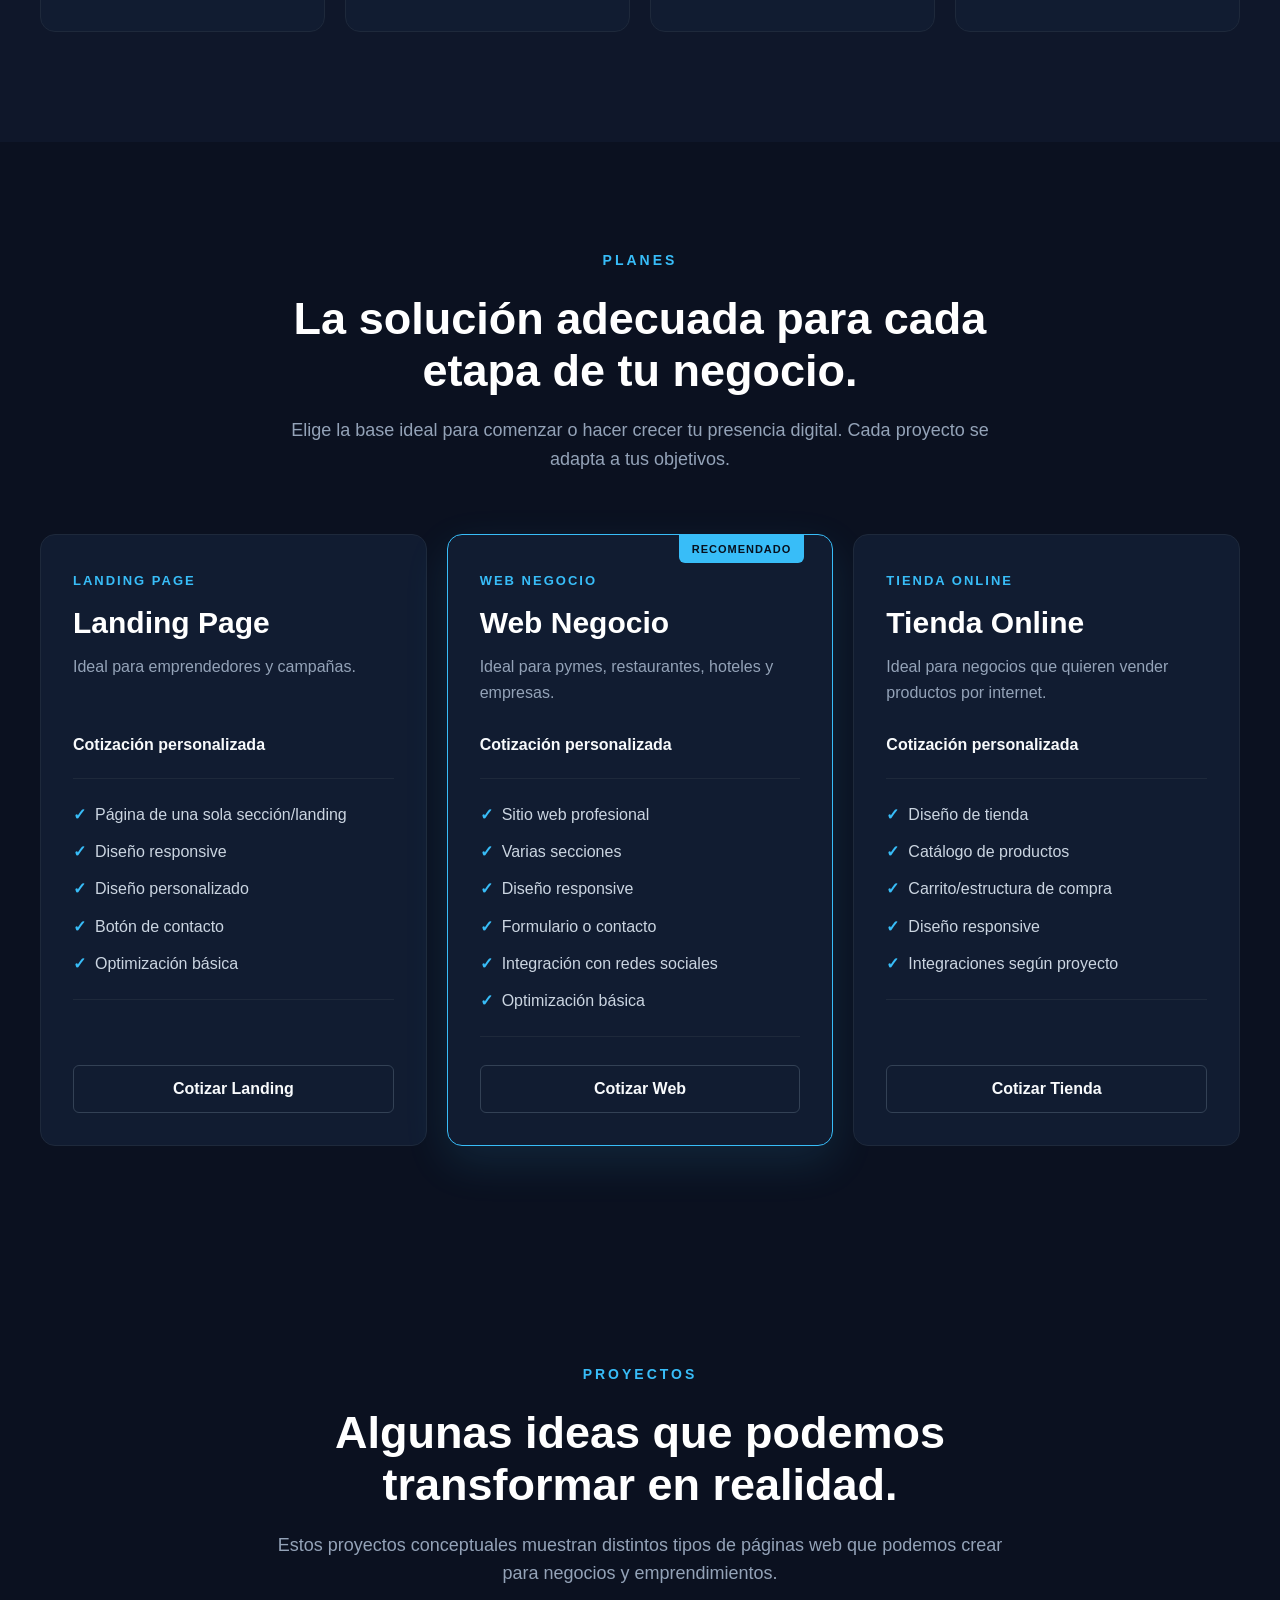
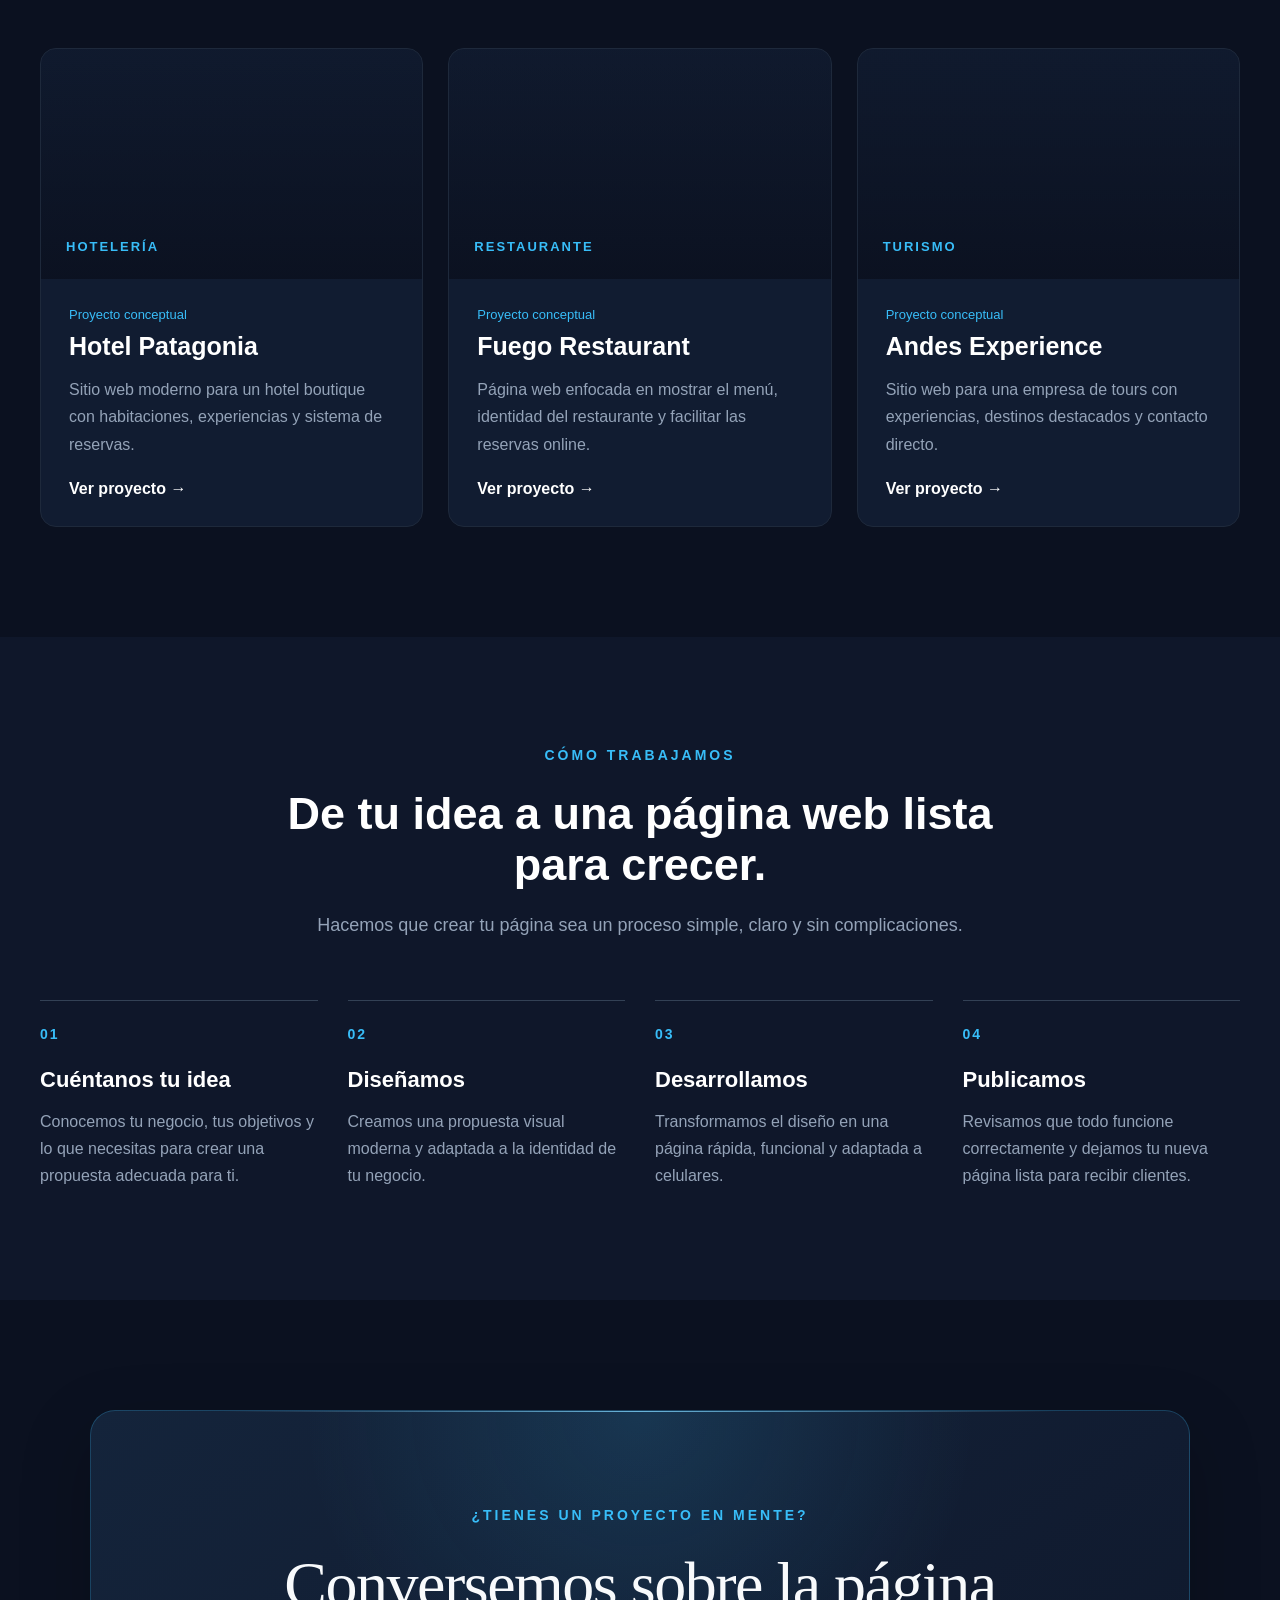
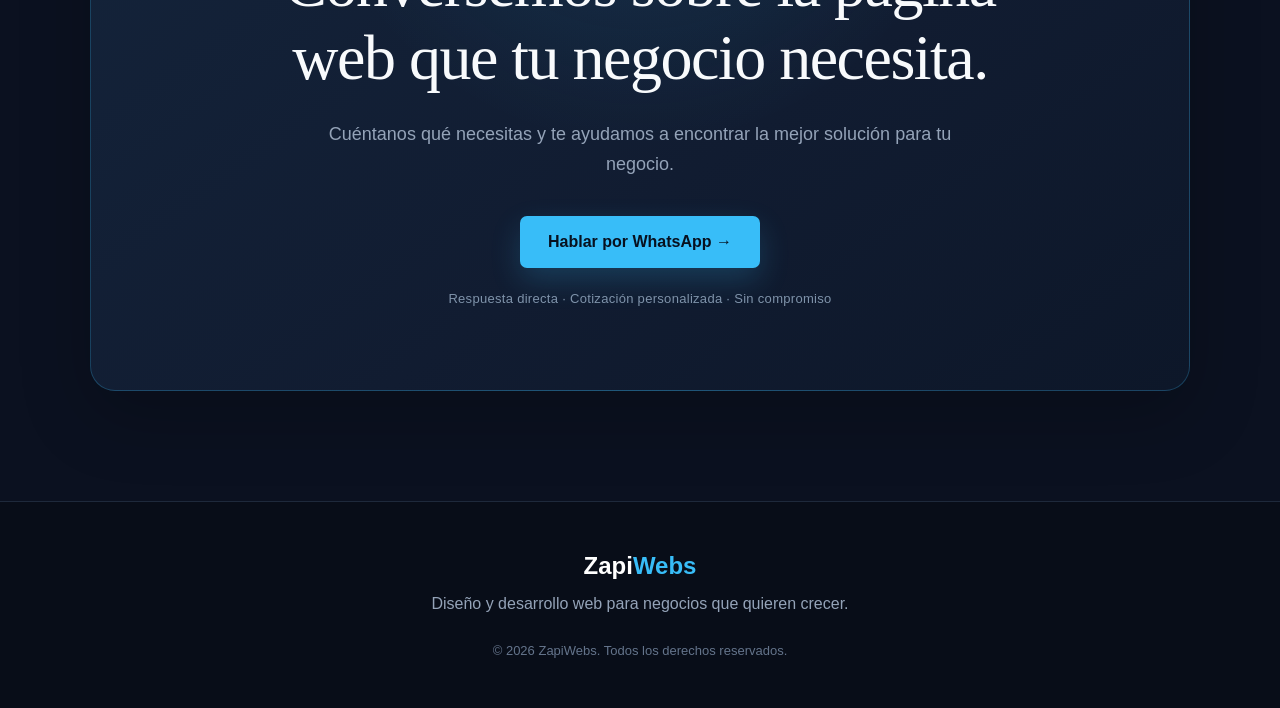
==== commit 8c334d83: "Mejora responsive y nuevo logo de ZapiWebs" ====
--- a/index.html
+++ b/index.html
@@ -5,7 +5,12 @@
     <meta charset="UTF-8">
     <meta name="viewport" content="width=device-width, initial-scale=1.0">
 
-   <title>ZapiWebs | Diseño y Desarrollo Web</title>
+    <title>ZapiWebs | Diseño y Desarrollo Web en Chile</title>
+    <meta name="description" content="Diseñamos páginas web modernas, rápidas y responsive para negocios y emprendedores en Chile. Landing pages, sitios web y tiendas online.">
+    <meta name="robots" content="index, follow">
+    <meta property="og:title" content="ZapiWebs | Diseño y Desarrollo Web">
+    <meta property="og:description" content="Creamos páginas web modernas para negocios y emprendedores que quieren crecer en internet.">
+    <meta property="og:type" content="website">
 
     <link rel="stylesheet" href="style.css">
 </head>
@@ -17,9 +22,7 @@
     <header>
         <nav class="navbar">
 
-            <div class="logo">
-                Zapi<span>Webs</span>
-            </div>
+            <img class="logo" src="logo horizontal.png" alt="ZapiWebs">
             <button class="menu-toggle" aria-label="Abrir menú">
                 <span></span>
                 <span></span>
--- a/style.css
+++ b/style.css
@@ -39,14 +39,11 @@
 }
 
 .logo {
-    color: #f8fafc;
-    font-size: 24px;
-    font-weight: 800;
-    letter-spacing: -0.5px;
-}
-
-.logo span {
-    color: #38bdf8;
+    display: block;
+    width: clamp(145px, 16.5vw, 223px);
+    height: auto;
+    max-height: 40px;
+    object-fit: contain;
 }
 
 .nav-links {
@@ -910,6 +907,12 @@
         position: relative;
     }
 
+    .logo {
+        width: 145px;
+        max-width: calc(100% - 58px);
+        max-height: 34px;
+    }
+
     .menu-toggle {
         display: block;
         order: 3;
@@ -954,23 +957,42 @@
         padding: 130px 22px 70px;
     }
 
+    .hero::after {
+        width: 280px;
+        height: 280px;
+        right: 0;
+        bottom: -160px;
+    }
+
+    .hero-content {
+        flex: 0 1 100%;
+        width: 100%;
+        min-width: 0;
+    }
+
     .hero h1 {
-        font-size: clamp(2.9rem, 13vw, 4.6rem);
-        line-height: 1;
+        width: 100%;
+        font-size: clamp(2.35rem, 10vw, 4rem);
+        line-height: 1.05;
+        overflow-wrap: anywhere;
     }
 
     .hero-description {
+        width: 100%;
+        max-width: 100%;
         font-size: 16px;
     }
 
     .hero-buttons {
         width: 100%;
-        max-width: 360px;
+        max-width: 100%;
         margin-right: auto;
         margin-left: auto;
     }
 
     .hero-buttons a {
+        width: 100%;
+        min-width: 0;
         text-align: center;
     }
 
